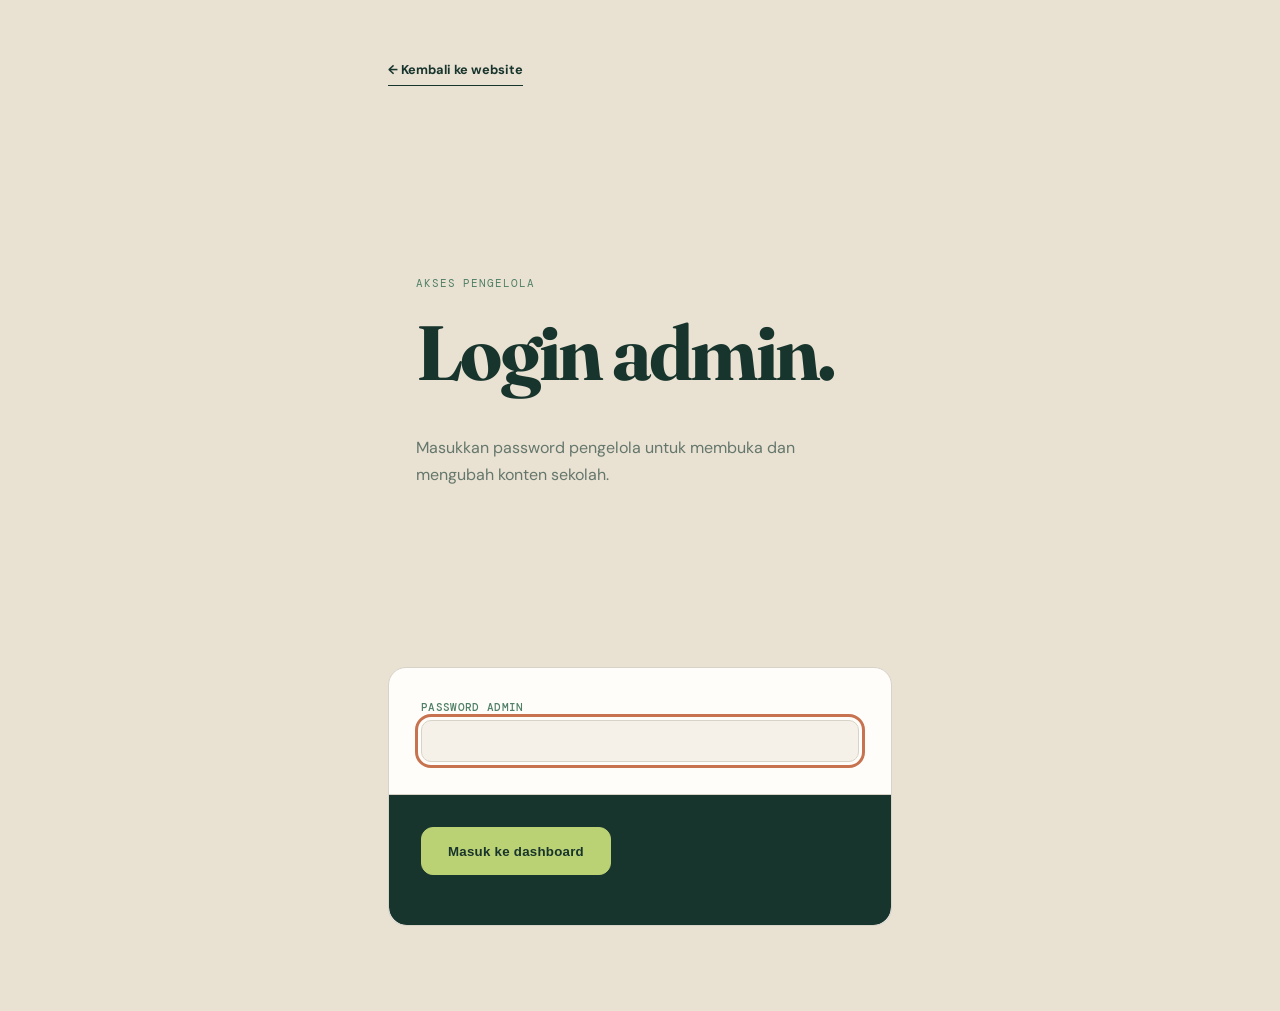
==== admin-login.html @ c3aa2acf "sdn3ngrayun commit" ====
<!DOCTYPE html>
<html lang="id">
<head>
  <meta charset="UTF-8">
  <meta name="viewport" content="width=device-width, initial-scale=1.0">
  <title>Login Admin — SDN 3 Ngrayun</title>
  <link rel="stylesheet" href="/css/style.css">
</head>
<body class="admin-page">
  <main class="admin-shell admin-login-shell">
    <a class="admin-back" href="/">← Kembali ke website</a>
    <section class="admin-heading"><span class="eyebrow">Akses pengelola</span><h1>Login admin.</h1><p>Masukkan password pengelola untuk membuka dan mengubah konten sekolah.</p></section>
    <form id="adminLoginForm" class="admin-form admin-login-form">
      <div class="admin-section"><label class="password-field">Password admin<input type="password" id="adminPassword" autocomplete="current-password" required autofocus></label></div>
      <div class="admin-save"><button type="submit" class="btn btn-primary">Masuk ke dashboard</button><p id="adminLoginMessage" role="status" aria-live="polite"></p></div>
    </form>
  </main>
  <script src="/js/admin-login.js"></script>
</body>
</html>
---- css/style.css ----
@import url('https://fonts.googleapis.com/css2?family=DM+Mono:wght@400;500&family=DM+Sans:opsz,wght@9..40,400;9..40,500;9..40,600;9..40,700&family=Fraunces:opsz,wght@9..144,500;9..144,600;9..144,700&display=swap');

:root { --ink:#18352d; --forest:#245143; --leaf:#4f8066; --lime:#bad174; --paper:#f5f1e8; --paper-deep:#e9e1d2; --white:#fffdfa; --clay:#c7734f; --muted:#65776c; --line:#d7d3c9; --radius:3px; --max:1170px; --shadow:0 18px 45px -28px rgba(24,53,45,.42); }
* { box-sizing:border-box; } html { scroll-behavior:smooth; } body { margin:0; background:var(--paper); color:var(--ink); font-family:'DM Sans',sans-serif; font-size:16px; line-height:1.65; } a { color:inherit; text-decoration:none; } ul { list-style:none; margin:0; padding:0; } p { margin:0 0 1rem; } h1,h2,h3,h4 { font-family:'Fraunces',Georgia,serif; line-height:1.05; letter-spacing:-.035em; margin:0 0 .55em; color:var(--ink); } h1 { font-size:clamp(2.9rem,6.1vw,5.4rem); } h2 { font-size:clamp(2.15rem,4vw,3.55rem); } h3 { font-size:1.4rem; } h4 { font-size:1.2rem; } code { font-family:'DM Mono',monospace; font-size:.85em; } .wrap { width:min(var(--max),100%); margin:auto; } section { padding:118px 28px; position:relative; } .skip-link { position:fixed; top:-100px; left:16px; z-index:1000; background:var(--lime); color:var(--ink); padding:10px 14px; } .skip-link:focus { top:0; } :focus-visible { outline:3px solid var(--clay); outline-offset:3px; }

/* Header */
header { position:fixed; z-index:100; top:0; left:0; right:0; padding:22px 28px; transition:.3s ease; color:var(--white); }
header.scrolled { padding:10px 28px; color:var(--ink); background:rgba(255,253,250,.94); box-shadow:0 4px 20px rgba(24,53,45,.08); backdrop-filter:blur(12px); }
.nav-wrap { max-width:var(--max); margin:auto; display:flex; align-items:center; justify-content:space-between; gap:24px; }.brand { display:flex; align-items:center; gap:11px; }.logo { width:43px; height:43px; border:1px solid currentColor; display:grid; place-items:center; border-radius:50%; font-family:'Fraunces',serif; font-weight:700; letter-spacing:-.08em; font-size:1.05rem; }.brand-text { line-height:1.05; }.brand-text strong { display:block; font-family:'Fraunces',serif; font-size:1rem; }.brand-text span { display:block; margin-top:4px; opacity:.72; font-size:.64rem; text-transform:uppercase; letter-spacing:.09em; } nav.main-nav ul { display:flex; gap:3px; } nav.main-nav a { display:block; padding:7px 10px; font-size:.79rem; font-weight:600; border-bottom:1px solid transparent; } nav.main-nav a:hover,nav.main-nav a.active { border-color:currentColor; }.burger { display:none; width:42px; height:42px; padding:9px; border:1px solid currentColor; background:transparent; color:inherit; cursor:pointer; }.burger span { height:2px; background:currentColor; display:block; margin:4px 0; transition:.2s; }.burger.open span:nth-child(1) { transform:translateY(6px) rotate(45deg); }.burger.open span:nth-child(2) { opacity:0; }.burger.open span:nth-child(3) { transform:translateY(-6px) rotate(-45deg); }

/* Shared language */
.eyebrow { display:flex; align-items:center; font-family:'DM Mono',monospace; font-size:.7rem; letter-spacing:.08em; text-transform:uppercase; color:var(--leaf); margin-bottom:20px; }.section-head { max-width:725px; margin-bottom:55px; }.section-head p { max-width:620px; color:var(--muted); font-size:1.04rem; }.btn { display:inline-flex; justify-content:center; align-items:center; border:1px solid currentColor; padding:13px 21px; min-height:48px; font-size:.83rem; font-weight:700; letter-spacing:.02em; transition:.2s ease; }.btn-primary { background:var(--lime); border-color:var(--lime); color:var(--ink); }.btn-primary:hover { background:var(--white); border-color:var(--white); transform:translateY(-2px); }.btn-outline { color:var(--white); }.btn-outline:hover { background:var(--white); color:var(--ink); }

/* Hero */
.hero { min-height:720px; display:flex; align-items:center; overflow:hidden; padding:148px 28px 94px; color:var(--white); background:var(--forest); isolation:isolate; }.hero:before { content:''; position:absolute; inset:0; z-index:-1; opacity:.38; background-image:linear-gradient(rgba(255,255,255,.12) 1px,transparent 1px),linear-gradient(90deg,rgba(255,255,255,.12) 1px,transparent 1px); background-size:64px 64px; mask-image:linear-gradient(90deg,black,transparent 75%); }.hero:after { content:''; position:absolute; width:66vw; height:66vw; max-width:900px; max-height:900px; right:-25vw; top:-38vw; z-index:-1; border:1px solid rgba(255,255,255,.18); border-radius:50%; box-shadow:0 0 0 80px rgba(255,255,255,.025),0 0 0 160px rgba(255,255,255,.025); }.hero-inner { width:min(var(--max),100%); margin:auto; display:grid; grid-template-columns:1.14fr .86fr; align-items:center; gap:75px; }.hero .eyebrow { color:var(--lime); }.hero-kicker { font-family:'DM Mono',monospace; font-size:.76rem; text-transform:uppercase; letter-spacing:.05em; color:#d6e2c5; margin-bottom:18px; }.hero h1 { max-width:710px; color:var(--white); }.hero h1 em { color:var(--lime); font-style:normal; }.hero .lead { max-width:600px; color:#deeadf; font-size:1.03rem; }.hero-cta { display:flex; flex-wrap:wrap; gap:11px; margin-top:30px; }
.hero-scene { min-height:432px; position:relative; overflow:hidden; background:#d8d8a9; border-radius:120px 120px 0 0; align-self:end; box-shadow:18px 18px 0 rgba(0,0,0,.12); }.hero-scene:before { content:''; position:absolute; inset:0; background:linear-gradient(180deg,#dbd89f 0%,#f4edcc 60%,transparent 60%),repeating-linear-gradient(90deg,transparent 0 24px,rgba(36,81,67,.08) 25px 26px); }.sun { position:absolute; z-index:2; right:28px; top:26px; height:74px; width:74px; border-radius:50%; background:#f8c576; color:var(--forest); display:grid; align-content:center; text-align:center; line-height:1.05; font-family:'DM Mono',monospace; font-size:.72rem; font-weight:500; }.hill { position:absolute; border-radius:50% 50% 0 0; bottom:0; }.hill-back { left:-20%; width:125%; height:42%; background:#75a178; transform:rotate(-3deg); }.hill-front { right:-22%; width:125%; height:31%; background:#2c604d; transform:rotate(4deg); }.hero-card { position:absolute; z-index:3; left:28px; bottom:31px; width:min(320px,calc(100% - 56px)); padding:23px; color:var(--ink); background:var(--white); box-shadow:var(--shadow); }.card-label { display:block; font-family:'DM Mono',monospace; text-transform:uppercase; font-size:.66rem; letter-spacing:.06em; color:var(--clay); margin-bottom:8px; }.hero-card h3 { font-size:1.55rem; }.hero-card p { font-size:.83rem; line-height:1.55; margin-bottom:15px; color:var(--muted); }.quick-facts { padding-top:11px; border-top:1px solid var(--line); display:flex; justify-content:space-between; gap:6px; font-family:'DM Mono',monospace; font-size:.62rem; color:var(--leaf); }.scene-note { position:absolute; z-index:2; right:22px; bottom:15px; color:#e4edc9; font-family:'DM Mono',monospace; font-size:.63rem; letter-spacing:.04em; }.ridge { display:none; }

/* Profile */
.profil { background:var(--paper); }.profil-grid { display:grid; grid-template-columns:1fr 1.04fr; gap:78px; align-items:start; }.profil-text { border-top:2px solid var(--ink); padding-top:21px; }.profil-text p { color:var(--muted); font-size:1.03rem; }.kepsek { margin-top:29px; display:flex; align-items:center; gap:14px; }.kepsek .avatar { width:48px; height:48px; border-radius:50%; display:grid; place-items:center; font-family:'Fraunces',serif; background:var(--ink); color:var(--lime); }.kepsek b { display:block; font-size:.93rem; }.kepsek span { font-size:.8rem; color:var(--muted); }.info-cards { border-top:1px solid var(--ink); display:grid; grid-template-columns:repeat(3,1fr); }.info-card { min-height:136px; padding:20px 16px; border-right:1px solid var(--line); border-bottom:1px solid var(--line); }.info-card:nth-child(3n) { border-right:0; }.info-card:hover { background:var(--white); }.ic-label { font-family:'DM Mono',monospace; font-size:.65rem; text-transform:uppercase; letter-spacing:.04em; color:var(--leaf); }.ic-value { margin-top:13px; font-family:'Fraunces',serif; color:var(--ink); font-size:1.45rem; line-height:1; }.ic-sub { margin-top:8px; font-size:.7rem; color:var(--muted); line-height:1.4; }

/* Visi */
.visimisi { overflow:hidden; color:var(--white); background:var(--ink); }.visimisi:after { content:'03'; position:absolute; right:-.06em; bottom:-.32em; color:rgba(255,255,255,.04); font-family:'Fraunces',serif; font-size:30rem; line-height:1; }.visimisi .wrap { position:relative; z-index:1; }.visimisi h2 { color:var(--white); }.visimisi .eyebrow { color:var(--lime); }.vm-grid { display:grid; grid-template-columns:.84fr 1.16fr; gap:80px; }.visi-box { border-left:2px solid var(--lime); padding:3px 0 3px 26px; }.visi-box h3 { color:var(--lime); font-family:'DM Mono',monospace; font-size:.7rem; text-transform:uppercase; letter-spacing:.08em; }.visi-box p { color:#f4f1e8; font-family:'Fraunces',serif; font-size:1.55rem; line-height:1.3; }.visi-box small { font-family:'DM Sans',sans-serif!important; color:#aabdb3!important; }.misi-list { border-top:1px solid rgba(255,255,255,.25); }.misi-list li { display:grid; grid-template-columns:58px 1fr; gap:18px; padding:17px 0; border-bottom:1px solid rgba(255,255,255,.16); }.misi-num { color:var(--lime); font-family:'DM Mono',monospace; font-size:.75rem; }.misi-list p { margin:0; color:#e3e8df; font-size:.95rem; }

/* Activities and achievement */
.ekskul { background:var(--paper-deep); }.ekskul-grid { display:grid; grid-template-columns:repeat(3,1fr); border-top:1px solid var(--ink); border-left:1px solid var(--ink); }.ekskul-card { min-height:238px; padding:28px; border-right:1px solid var(--ink); border-bottom:1px solid var(--ink); transition:.25s ease; }.ekskul-card:hover { background:var(--ink); transform:translateY(-5px); }.ekskul-card:hover h4,.ekskul-card:hover p { color:var(--white); }.ekskul-ic { width:36px; height:36px; margin-bottom:31px; display:grid; place-items:center; background:var(--lime); color:var(--ink); border-radius:50%; font-size:.95rem; }.ekskul-card:nth-child(2n) .ekskul-ic { background:var(--clay); color:var(--white); }.ekskul-card h4 { font-size:1.25rem; }.ekskul-card p { margin:0; color:var(--muted); font-size:.86rem; line-height:1.55; }.prestasi { background:var(--white); }.prestasi-list { border-top:1px solid var(--ink); }.prestasi-item { display:grid; grid-template-columns:185px 1fr; gap:30px; padding:25px 14px 25px 0; border-bottom:1px solid var(--line); transition:.2s; }.prestasi-item:hover { padding-left:15px; background:var(--paper); }.prestasi-year { font-family:'Fraunces',serif; font-size:1.35rem; }.prestasi-item p { margin:3px 0 0; color:var(--muted); }.badge { margin-left:7px; padding:3px 7px; color:var(--forest); background:#dde9ca; font:500 .62rem 'DM Mono',monospace; vertical-align:middle; }

/* Gallery */
.galeri { background:var(--paper); }.galeri-grid { display:grid; grid-template-columns:repeat(12,1fr); grid-template-rows:190px 190px; gap:16px; }.g-item { min-height:0; position:relative; overflow:hidden; display:flex; align-items:flex-end; padding:18px; color:var(--white); background-size:cover; background-position:center; isolation:isolate; border:1px solid rgba(24,53,45,.12); box-shadow:0 8px 18px -16px rgba(24,53,45,.55); transition:.25s; }.g-item:after { content:''; position:absolute; inset:0; z-index:-1; background:linear-gradient(0deg,rgba(11,34,27,.85),transparent 68%); }.g-item:hover { transform:translateY(-5px); box-shadow:var(--shadow); }.g1 { grid-column:span 5; grid-row:span 2; background-color:#215041; }.g2 { grid-column:span 4; background-color:#bd714f; }.g3 { grid-column:span 3; background-color:#436f61; }.g4 { grid-column:span 3; background-color:#1e3b33; }.g5 { grid-column:span 4; background-color:#8fb473; }.g-item span { font-size:.8rem; font-weight:700; line-height:1.25; }

/* Contact & footer */
.kontak { background:#25483c; color:var(--white); }.kontak h2 { color:var(--white); }.kontak .eyebrow { color:var(--lime); }.kontak .section-head p { color:#d4dfd0!important; }.kontak-grid { display:grid; grid-template-columns:1fr 1fr; gap:67px; }.kontak-info { border-top:1px solid rgba(255,255,255,.35); }.kontak-info li { display:flex; gap:14px; padding:18px 0; border-bottom:1px solid rgba(255,255,255,.18); }.kontak-ic { width:32px; flex:0 0 32px; height:32px; display:grid; place-items:center; border:1px solid rgba(255,255,255,.5); border-radius:50%; font-size:.78rem; }.kontak-info b { display:block; font-size:.82rem; }.kontak-info span { display:block; color:#cfdbd0; font-size:.85rem; line-height:1.5; }.contact-form { margin-top:28px; display:grid; gap:13px; }.form-row { display:grid; grid-template-columns:1fr 1fr; gap:13px; }.contact-form input,.contact-form textarea { width:100%; padding:13px 14px; border:1px solid rgba(255,255,255,.35); border-radius:0; background:transparent; color:var(--white); font:inherit; font-size:.85rem; }.contact-form input::placeholder,.contact-form textarea::placeholder { color:#c2d0c4; }.contact-form textarea { min-height:108px; resize:vertical; }.contact-form .btn { width:100%; }.form-msg { min-height:1.3em; color:var(--lime); font-size:.8rem; }.map-frame { min-height:100%; overflow:hidden; border:1px solid rgba(255,255,255,.36); filter:saturate(.65) contrast(.95); }.map-frame iframe { display:block; width:100%; min-height:405px; height:100%; border:0; } footer { padding:29px 28px; color:#d2dad1; background:#152f27; font-size:.75rem; }.footer-wrap { max-width:var(--max); margin:auto; display:flex; justify-content:space-between; gap:15px; }.to-top { position:fixed; z-index:80; right:22px; bottom:22px; width:44px; height:44px; border:0; border-radius:50%; color:var(--ink); background:var(--lime); font-size:1.2rem; cursor:pointer; opacity:0; pointer-events:none; transform:translateY(12px); transition:.2s; }.to-top.show { opacity:1; pointer-events:auto; transform:none; }.to-top:hover { transform:translateY(-3px); }

.reveal { opacity:0; transform:translateY(20px); transition:opacity .7s ease,transform .7s ease; }.reveal.in { opacity:1; transform:none; } @media (prefers-reduced-motion:reduce) { html { scroll-behavior:auto; }.reveal { opacity:1; transform:none; transition:none; } }

@media (max-width:920px) { nav.main-nav { position:fixed; top:0; right:0; width:min(78vw,330px); height:100vh; padding:90px 22px; background:var(--white); color:var(--ink); transform:translateX(110%); transition:.25s; box-shadow:-8px 0 25px rgba(0,0,0,.12); } nav.main-nav.open { transform:none; } nav.main-nav ul { flex-direction:column; } nav.main-nav a { padding:12px 0; font-size:.95rem; }.burger { display:block; }.hero { padding-top:125px; }.hero-inner,.profil-grid,.vm-grid,.kontak-grid { grid-template-columns:1fr; }.hero-inner { gap:46px; }.hero-scene { width:min(490px,100%); justify-self:end; }.profil-grid,.vm-grid { gap:48px; }.ekskul-grid { grid-template-columns:repeat(2,1fr); }.galeri-grid { grid-template-columns:repeat(2,1fr); grid-template-rows:190px 160px 160px; }.g1 { grid-column:span 2; grid-row:auto; }.g2,.g3,.g4,.g5 { grid-column:auto; } .map-frame { min-height:350px; } }
@media (max-width:580px) { section { padding:82px 20px; } header,header.scrolled { padding-left:20px; padding-right:20px; }.brand-text span { display:none; } .hero { min-height:auto; padding:116px 20px 72px; }.hero h1 { font-size:clamp(2.65rem,13vw,3.4rem); }.hero-scene { min-height:355px; }.hero-card { left:18px; bottom:20px; width:calc(100% - 36px); }.hero-cta { display:grid; }.hero-cta .btn { width:100%; }.section-head { margin-bottom:39px; }.info-cards { grid-template-columns:1fr 1fr; }.info-card:nth-child(3n) { border-right:1px solid var(--line); }.info-card:nth-child(2n) { border-right:0; }.ekskul-grid { grid-template-columns:1fr; }.ekskul-card { min-height:190px; }.ekskul-ic { margin-bottom:20px; }.prestasi-item { grid-template-columns:1fr; gap:4px; }.galeri-grid { grid-template-columns:1fr; grid-template-rows:none; grid-auto-rows:170px; gap:12px; }.g1,.g2,.g3,.g4,.g5 { grid-column:auto; grid-row:auto; }.form-row { grid-template-columns:1fr; }.footer-wrap { display:grid; text-align:center; }.quick-facts { font-size:.57rem; } }

/* Detail pages */
.section-link { display:inline-flex; align-items:center; gap:20px; margin-top:30px; padding-bottom:6px; border-bottom:1px solid var(--ink); font-size:.8rem; font-weight:700; }.section-link span { font-size:1.2rem; transition:transform .2s; }.section-link:hover span { transform:translateX(5px); }
.inner-page { background:var(--paper); }.inner-page header { color:var(--ink); background:rgba(255,253,250,.94); box-shadow:0 4px 20px rgba(24,53,45,.08); }.page-hero { padding:184px 28px 88px; background:var(--paper-deep); overflow:hidden; }.page-hero .wrap { position:relative; }.page-hero:after { content:'S3'; position:absolute; right:5vw; top:80px; color:rgba(36,81,67,.08); font:700 clamp(12rem,28vw,25rem) 'Fraunces',serif; letter-spacing:-.12em; }.page-hero h1 { position:relative; max-width:820px; font-size:clamp(3.1rem,6.4vw,5.8rem); }.page-hero p:not(.page-number) { max-width:610px; position:relative; color:var(--muted); font-size:1.05rem; }.page-number { position:relative; margin:0 0 13px; color:var(--clay); font:500 .7rem 'DM Mono',monospace; letter-spacing:.09em; }.page-content { padding-top:75px; }.detail-grid { display:grid; grid-template-columns:repeat(3,1fr); border-top:1px solid var(--ink); border-left:1px solid var(--ink); }.detail-card { position:relative; min-height:370px; padding:29px; background:var(--white); border-right:1px solid var(--ink); border-bottom:1px solid var(--ink); transition:.25s; }.detail-card:hover { z-index:1; background:var(--lime); transform:translate(-5px,-5px); box-shadow:8px 8px 0 var(--ink); }.detail-index { position:absolute; top:24px; right:26px; color:var(--leaf); font:.7rem 'DM Mono',monospace; }.detail-icon { width:43px; height:43px; display:grid; place-items:center; margin-bottom:45px; border:1px solid var(--ink); border-radius:50%; font-size:1.05rem; }.detail-card h2 { font-size:1.7rem; }.detail-card p { color:var(--muted); font-size:.87rem; line-height:1.58; }.detail-card dl { margin:31px 0 0; padding-top:13px; border-top:1px solid var(--line); }.detail-card dl div { display:flex; justify-content:space-between; gap:12px; font-size:.67rem; }.detail-card dt { color:var(--leaf); font-family:'DM Mono',monospace; }.detail-card dd { margin:0; text-align:right; color:var(--ink); }.page-note { max-width:620px; margin:35px 0 0; color:var(--muted); font-size:.8rem; }
.album-hero { background:#d5ddbc; }.album-intro { display:flex; justify-content:space-between; gap:30px; align-items:flex-end; margin-bottom:30px; }.album-intro p { max-width:550px; margin:0; color:var(--muted); }.album-intro span { color:var(--leaf); font:.7rem 'DM Mono',monospace; text-transform:uppercase; }.album-grid { display:grid; grid-template-columns:repeat(12,1fr); grid-auto-rows:190px; gap:12px; }.album-card { position:relative; overflow:hidden; display:flex; align-items:flex-end; padding:20px; color:var(--white); isolation:isolate; transition:.25s; }.album-card:after { content:''; position:absolute; inset:0; z-index:-1; background:linear-gradient(0deg,rgba(10,36,28,.78),transparent 65%); }.album-card:hover { transform:translateY(-5px); box-shadow:var(--shadow); }.album-card span { display:block; margin-bottom:26px; color:var(--lime); font:.7rem 'DM Mono',monospace; }.album-card h2 { margin:0 0 4px; color:var(--white); font-size:1.5rem; }.album-card p { margin:0; font-size:.76rem; }.album-a { grid-column:span 7; grid-row:span 2; background:linear-gradient(145deg,#254f43,#80a871); }.album-b { grid-column:span 5; background:linear-gradient(145deg,#c2714e,#e3b169); }.album-c { grid-column:span 3; background:linear-gradient(145deg,#477766,#b2cd88); }.album-d { grid-column:span 4; background:linear-gradient(145deg,#27433a,#59866a); }.album-e { grid-column:span 5; background:linear-gradient(145deg,#9fbf78,#2c5b47); }.album-f { grid-column:span 4; background:linear-gradient(145deg,#8b6b4c,#c79d64); }
.achievement-hero { background:#e6d8c4; }.achievement-lead { display:grid; grid-template-columns:190px 1fr; gap:30px; padding:0 0 31px; border-bottom:1px solid var(--ink); }.achievement-lead span { color:var(--clay); font:.72rem 'DM Mono',monospace; text-transform:uppercase; }.achievement-lead p { max-width:590px; margin:0; color:var(--muted); }.achievement-grid { display:grid; grid-template-columns:repeat(2,1fr); gap:12px; margin-top:12px; }.achievement-card { min-height:245px; padding:25px; background:var(--white); border:1px solid var(--line); }.achievement-card.feature { grid-row:span 2; min-height:502px; color:var(--white); background:var(--ink); }.achievement-card.feature h2 { margin-top:74px; color:var(--white); font-size:clamp(2rem,3.4vw,3.1rem); }.achievement-card.feature p { color:#d6e1d7; }.achievement-meta { display:flex; justify-content:space-between; color:var(--clay); font:500 .69rem 'DM Mono',monospace; }.achievement-card h2 { margin-top:43px; font-size:1.6rem; }.achievement-card p { color:var(--muted); font-size:.86rem; }.achievement-card strong { display:inline-block; margin-top:14px; color:var(--leaf); font:.68rem 'DM Mono',monospace; text-transform:uppercase; }.archive-callout { margin-top:12px; padding:28px; display:grid; grid-template-columns:190px 1fr; gap:30px; background:var(--lime); }.archive-callout span { font:500 .76rem 'DM Mono',monospace; text-transform:uppercase; }.archive-callout p { margin:0; max-width:610px; font-size:.88rem; }
@media (max-width:800px) { .detail-grid { grid-template-columns:repeat(2,1fr); }.album-grid { grid-template-columns:repeat(2,1fr); grid-auto-rows:180px; }.album-a { grid-column:span 2; grid-row:auto; }.album-b,.album-c,.album-d,.album-e,.album-f { grid-column:auto; }.achievement-lead,.archive-callout { grid-template-columns:1fr; gap:10px; }.achievement-grid { grid-template-columns:1fr; }.achievement-card.feature { grid-row:auto; min-height:350px; }.achievement-card.feature h2 { margin-top:50px; } }
@media (max-width:580px) { .page-hero { padding:145px 20px 68px; }.page-content { padding-top:50px; }.page-hero:after { top:102px; right:13vw; }.detail-grid { grid-template-columns:1fr; }.detail-card { min-height:315px; }.album-intro { display:block; }.album-intro span { display:block; margin-top:16px; }.album-grid { grid-template-columns:1fr; grid-auto-rows:190px; }.album-a,.album-b,.album-c,.album-d,.album-e,.album-f { grid-column:auto; }.achievement-card { min-height:230px; }.archive-callout { padding:23px; } }

/* Admin dashboard */
.admin-page { min-height:100vh; background:var(--paper-deep); }.admin-shell { width:min(980px,100%); margin:auto; padding:56px 28px 85px; }.admin-back { display:inline-block; padding-bottom:5px; border-bottom:1px solid var(--ink); font-size:.8rem; font-weight:700; }.admin-heading { margin:70px 0 45px; max-width:710px; }.admin-heading h1 { font-size:clamp(2.8rem,6vw,5rem); }.admin-heading p { color:var(--muted); }.admin-form { background:var(--white); border:1px solid var(--line); }.admin-section { padding:32px; border-bottom:1px solid var(--line); }.admin-section h2 { font-size:1.35rem; }.admin-fields { display:grid; grid-template-columns:1fr 1fr; gap:16px; }.admin-fields label,.password-field { display:grid; gap:6px; color:var(--leaf); font:500 .68rem 'DM Mono',monospace; text-transform:uppercase; letter-spacing:.03em; }.admin-fields label.full { grid-column:span 2; }.admin-fields input,.admin-fields textarea,.password-field input { width:100%; padding:11px 12px; border:1px solid var(--line); border-radius:0; background:var(--paper); color:var(--ink); font:400 .9rem 'DM Sans',sans-serif; letter-spacing:normal; text-transform:none; }.admin-fields textarea { resize:vertical; }.admin-save { display:grid; grid-template-columns:1fr auto; align-items:end; gap:18px; padding:32px; background:var(--ink); }.admin-save .btn { min-width:190px; }.admin-save p { grid-column:span 2; margin:0; color:var(--lime); font-size:.8rem; }.admin-save p.error { color:#ffc5ab; } @media (max-width:580px) { .admin-shell { padding:34px 18px 60px; }.admin-heading { margin:48px 0 32px; }.admin-section,.admin-save { padding:23px; }.admin-fields,.admin-save { grid-template-columns:1fr; }.admin-fields label.full,.admin-save p { grid-column:auto; }.admin-save .btn { width:100%; } }
.admin-section-head,.achievement-editor-top { display:flex; align-items:flex-start; justify-content:space-between; gap:18px; }.admin-section-head p { margin:0; color:var(--muted); font-size:.82rem; }.admin-add,.admin-remove { border:1px solid var(--ink); background:transparent; color:var(--ink); padding:8px 11px; cursor:pointer; font:600 .69rem 'DM Mono',monospace; white-space:nowrap; }.admin-add:hover { background:var(--lime); }.admin-remove { border-color:var(--clay); color:var(--clay); }.achievement-fields { display:grid; gap:16px; margin-top:24px; }.achievement-editor { margin:0; padding:20px; border:1px solid var(--line); }.achievement-editor legend { display:none; }.achievement-editor-top { align-items:center; margin-bottom:16px; }.achievement-editor-top:before { content:'Data prestasi'; font:600 .7rem 'DM Mono',monospace; text-transform:uppercase; color:var(--leaf); } @media (max-width:580px) { .admin-section-head { display:grid; }.admin-add { width:100%; }.achievement-editor { padding:16px; } }
.admin-toolbar { display:flex; align-items:center; justify-content:space-between; gap:16px; }.admin-login-shell { max-width:560px; }.admin-login-form .password-field { max-width:none; }.admin-save { display:flex; justify-content:space-between; flex-wrap:wrap; }.admin-save p { flex-basis:100%; } @media (max-width:580px) { .admin-toolbar { align-items:flex-start; }.admin-save .btn { min-width:0; } }

/* Interactive detail card */
[data-detail-card] { cursor:pointer; -webkit-tap-highlight-color:transparent; }.g-item[data-detail-card]:focus-visible,.album-card[data-detail-card]:focus-visible { outline:3px solid var(--lime); outline-offset:3px; }.detail-modal { width:min(610px,calc(100% - 32px)); padding:0; overflow:hidden; border:0; background:var(--white); color:var(--ink); box-shadow:0 30px 80px rgba(12,32,25,.35); }.detail-modal::backdrop { background:rgba(13,34,27,.72); backdrop-filter:blur(3px); }.detail-modal-visual { min-height:210px; background:var(--forest); background-size:cover; background-position:center; }.detail-modal-copy { position:relative; padding:29px 31px 26px; }.detail-modal-label,.detail-modal-hint { display:block; color:var(--leaf); font:500 .66rem 'DM Mono',monospace; letter-spacing:.05em; text-transform:uppercase; }.detail-modal h2 { max-width:450px; margin:12px 45px 12px 0; font-size:clamp(1.9rem,5vw,2.8rem); }.detail-modal p { margin:0; color:var(--muted); font-size:.94rem; line-height:1.65; }.detail-modal-hint { margin-top:23px; color:var(--clay); font-size:.6rem; }.detail-modal-close { position:absolute; top:20px; right:20px; width:38px; height:38px; border:1px solid var(--ink); border-radius:50%; background:var(--white); color:var(--ink); cursor:pointer; font-size:1.5rem; line-height:1; }.detail-modal-close:hover { background:var(--lime); }
@media (max-width:580px) { .g-item,.album-card { min-height:150px; }.detail-modal { position:fixed; inset:auto 0 0; width:100%; max-width:none; max-height:88vh; margin:0; border-radius:20px 20px 0 0; }.detail-modal-visual { min-height:170px; }.detail-modal-copy { padding:25px 22px 28px; }.detail-modal h2 { font-size:2rem; }.detail-modal-hint { display:none; }.detail-modal-close { top:16px; right:18px; } }

/* Softer corners: keep grouped data tidy while making touch targets friendlier. */
.btn { border-radius:12px; }.hero-card,.kepsek,form.contact-form,.map-frame { border-radius:18px; overflow:hidden; }.info-cards,.ekskul-grid,.detail-grid { border-radius:18px; overflow:hidden; }.info-card,.ekskul-card,.detail-card { border-radius:0; }.prestasi-list { overflow:hidden; border-radius:16px; }.prestasi-item:first-child { border-radius:16px 16px 0 0; }.prestasi-item:last-child { border-radius:0 0 16px 16px; }.g-item,.album-card { border-radius:18px; }.achievement-card { border-radius:16px; }.archive-callout { border-radius:18px; }.admin-form { border-radius:18px; overflow:hidden; }.admin-section:first-child { border-radius:18px 18px 0 0; }.admin-save { border-radius:0 0 18px 18px; }.achievement-editor { border-radius:12px; }.admin-fields input,.admin-fields textarea,.password-field input { border-radius:10px; }.admin-add,.admin-remove { border-radius:9px; }
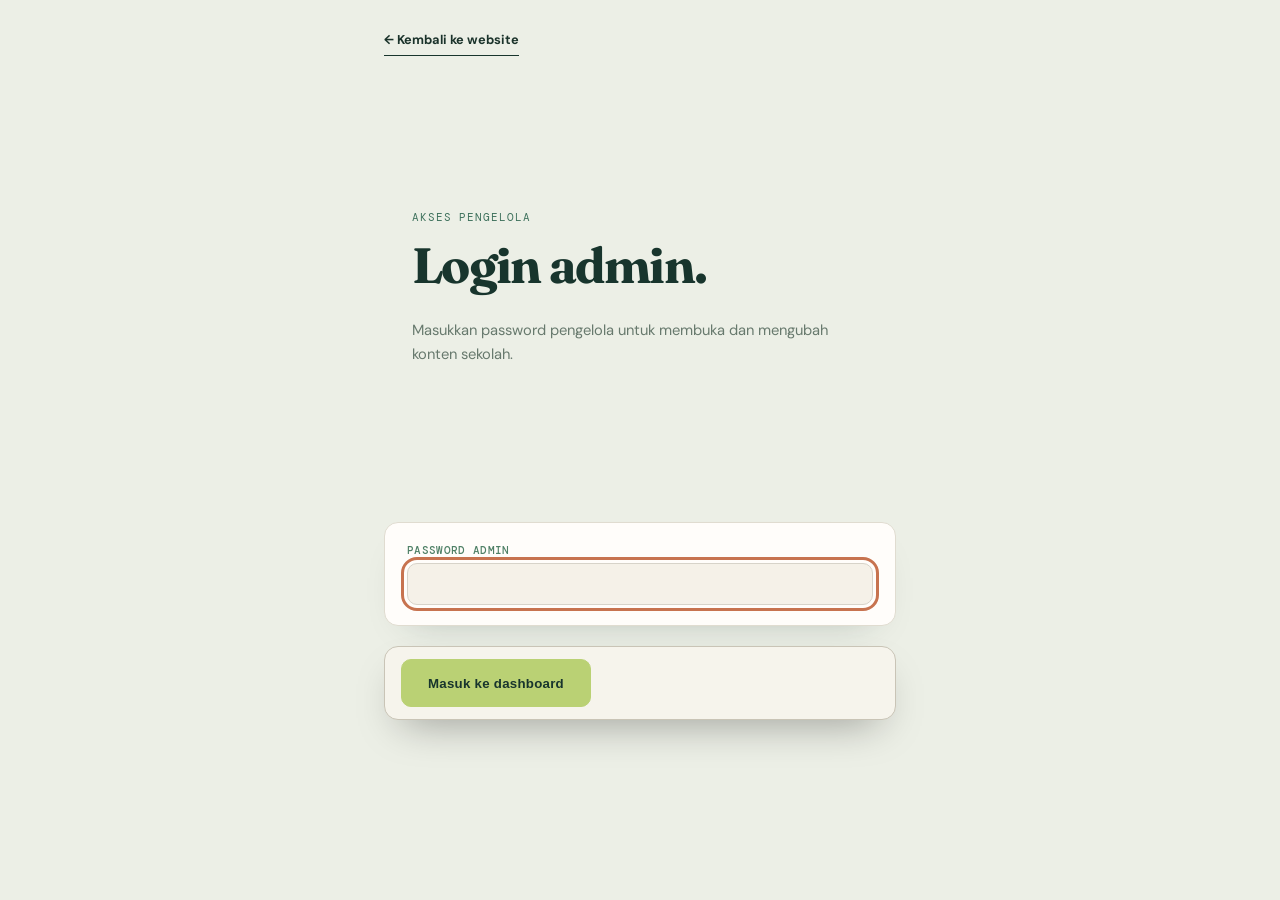
==== commit da26cec1: "prod" ====
--- a/admin-login.html
+++ b/admin-login.html
@@ -4,9 +4,17 @@
   <meta charset="UTF-8">
   <meta name="viewport" content="width=device-width, initial-scale=1.0">
   <title>Login Admin — SDN 3 Ngrayun</title>
+  <link rel="icon" type="image/svg+xml" href="/favicon.svg">
   <link rel="stylesheet" href="/css/style.css">
 </head>
 <body class="admin-page">
+  <script>
+    (function () {
+      var dark = false;
+      try { dark = localStorage.getItem('sdnAdminTheme') === 'dark'; } catch (e) {}
+      document.body.setAttribute('data-theme', dark ? 'dark' : 'light');
+    })();
+  </script>
   <main class="admin-shell admin-login-shell">
     <a class="admin-back" href="/">← Kembali ke website</a>
     <section class="admin-heading"><span class="eyebrow">Akses pengelola</span><h1>Login admin.</h1><p>Masukkan password pengelola untuk membuka dan mengubah konten sekolah.</p></section>
--- a/css/style.css
+++ b/css/style.css
@@ -14,43 +14,326 @@
 /* Hero */
 .hero { min-height:720px; display:flex; align-items:center; overflow:hidden; padding:148px 28px 94px; color:var(--white); background:var(--forest); isolation:isolate; }.hero:before { content:''; position:absolute; inset:0; z-index:-1; opacity:.38; background-image:linear-gradient(rgba(255,255,255,.12) 1px,transparent 1px),linear-gradient(90deg,rgba(255,255,255,.12) 1px,transparent 1px); background-size:64px 64px; mask-image:linear-gradient(90deg,black,transparent 75%); }.hero:after { content:''; position:absolute; width:66vw; height:66vw; max-width:900px; max-height:900px; right:-25vw; top:-38vw; z-index:-1; border:1px solid rgba(255,255,255,.18); border-radius:50%; box-shadow:0 0 0 80px rgba(255,255,255,.025),0 0 0 160px rgba(255,255,255,.025); }.hero-inner { width:min(var(--max),100%); margin:auto; display:grid; grid-template-columns:1.14fr .86fr; align-items:center; gap:75px; }.hero .eyebrow { color:var(--lime); }.hero-kicker { font-family:'DM Mono',monospace; font-size:.76rem; text-transform:uppercase; letter-spacing:.05em; color:#d6e2c5; margin-bottom:18px; }.hero h1 { max-width:710px; color:var(--white); }.hero h1 em { color:var(--lime); font-style:normal; }.hero .lead { max-width:600px; color:#deeadf; font-size:1.03rem; }.hero-cta { display:flex; flex-wrap:wrap; gap:11px; margin-top:30px; }
 .hero-scene { min-height:432px; position:relative; overflow:hidden; background:#d8d8a9; border-radius:120px 120px 0 0; align-self:end; box-shadow:18px 18px 0 rgba(0,0,0,.12); }.hero-scene:before { content:''; position:absolute; inset:0; background:linear-gradient(180deg,#dbd89f 0%,#f4edcc 60%,transparent 60%),repeating-linear-gradient(90deg,transparent 0 24px,rgba(36,81,67,.08) 25px 26px); }.sun { position:absolute; z-index:2; right:28px; top:26px; height:74px; width:74px; border-radius:50%; background:#f8c576; color:var(--forest); display:grid; align-content:center; text-align:center; line-height:1.05; font-family:'DM Mono',monospace; font-size:.72rem; font-weight:500; }.hill { position:absolute; border-radius:50% 50% 0 0; bottom:0; }.hill-back { left:-20%; width:125%; height:42%; background:#75a178; transform:rotate(-3deg); }.hill-front { right:-22%; width:125%; height:31%; background:#2c604d; transform:rotate(4deg); }.hero-card { position:absolute; z-index:3; left:28px; bottom:31px; width:min(320px,calc(100% - 56px)); padding:23px; color:var(--ink); background:var(--white); box-shadow:var(--shadow); }.card-label { display:block; font-family:'DM Mono',monospace; text-transform:uppercase; font-size:.66rem; letter-spacing:.06em; color:var(--clay); margin-bottom:8px; }.hero-card h3 { font-size:1.55rem; }.hero-card p { font-size:.83rem; line-height:1.55; margin-bottom:15px; color:var(--muted); }.quick-facts { padding-top:11px; border-top:1px solid var(--line); display:flex; justify-content:space-between; gap:6px; font-family:'DM Mono',monospace; font-size:.62rem; color:var(--leaf); }.scene-note { position:absolute; z-index:2; right:22px; bottom:15px; color:#e4edc9; font-family:'DM Mono',monospace; font-size:.63rem; letter-spacing:.04em; }.ridge { display:none; }
+.hero-scene.has-image:before { opacity:.36; }
 
 /* Profile */
-.profil { background:var(--paper); }.profil-grid { display:grid; grid-template-columns:1fr 1.04fr; gap:78px; align-items:start; }.profil-text { border-top:2px solid var(--ink); padding-top:21px; }.profil-text p { color:var(--muted); font-size:1.03rem; }.kepsek { margin-top:29px; display:flex; align-items:center; gap:14px; }.kepsek .avatar { width:48px; height:48px; border-radius:50%; display:grid; place-items:center; font-family:'Fraunces',serif; background:var(--ink); color:var(--lime); }.kepsek b { display:block; font-size:.93rem; }.kepsek span { font-size:.8rem; color:var(--muted); }.info-cards { border-top:1px solid var(--ink); display:grid; grid-template-columns:repeat(3,1fr); }.info-card { min-height:136px; padding:20px 16px; border-right:1px solid var(--line); border-bottom:1px solid var(--line); }.info-card:nth-child(3n) { border-right:0; }.info-card:hover { background:var(--white); }.ic-label { font-family:'DM Mono',monospace; font-size:.65rem; text-transform:uppercase; letter-spacing:.04em; color:var(--leaf); }.ic-value { margin-top:13px; font-family:'Fraunces',serif; color:var(--ink); font-size:1.45rem; line-height:1; }.ic-sub { margin-top:8px; font-size:.7rem; color:var(--muted); line-height:1.4; }
+.profil { background:var(--paper); }.kepsek { display:flex; align-items:center; gap:14px; }.kepsek .avatar { width:48px; height:48px; border-radius:50%; display:grid; place-items:center; font-family:'Fraunces',serif; background:var(--ink); color:var(--lime); flex:0 0 48px; }.kepsek b { display:block; font-size:.93rem; }.kepsek span { font-size:.8rem; color:var(--muted); }.kepsek-spotlight { display:flex; align-items:center; gap:32px; padding:28px 34px; background:var(--ink); color:var(--white); border-radius:18px; margin-bottom:24px; }.kepsek-spotlight .kepsek .avatar { background:var(--lime); color:var(--ink); }.kepsek-spotlight .kepsek b { color:var(--white); }.kepsek-spotlight .kepsek span { color:rgba(255,255,255,.6); }.kepsek-spotlight p { margin:0; color:rgba(255,255,255,.72); font-size:.95rem; border-left:1px solid rgba(255,255,255,.2); padding-left:32px; flex:1; }.info-cards { border-top:1px solid var(--ink); display:grid; grid-template-columns:repeat(3,1fr); }.info-card { min-height:136px; padding:20px 16px; border-right:1px solid var(--line); border-bottom:1px solid var(--line); }.info-card:nth-child(3n) { border-right:0; }.info-card:hover { background:var(--white); }.ic-label { font-family:'DM Mono',monospace; font-size:.65rem; text-transform:uppercase; letter-spacing:.04em; color:var(--leaf); }.ic-value { margin-top:13px; font-family:'Fraunces',serif; color:var(--ink); font-size:1.45rem; line-height:1; }.ic-sub { margin-top:8px; font-size:.7rem; color:var(--muted); line-height:1.4; }
+@media (max-width:640px) { .kepsek-spotlight { flex-direction:column; align-items:flex-start; gap:20px; }.kepsek-spotlight p { border-left:none; padding-left:0; border-top:1px solid rgba(255,255,255,.2); padding-top:20px; } }
 
 /* Visi */
 .visimisi { overflow:hidden; color:var(--white); background:var(--ink); }.visimisi:after { content:'03'; position:absolute; right:-.06em; bottom:-.32em; color:rgba(255,255,255,.04); font-family:'Fraunces',serif; font-size:30rem; line-height:1; }.visimisi .wrap { position:relative; z-index:1; }.visimisi h2 { color:var(--white); }.visimisi .eyebrow { color:var(--lime); }.vm-grid { display:grid; grid-template-columns:.84fr 1.16fr; gap:80px; }.visi-box { border-left:2px solid var(--lime); padding:3px 0 3px 26px; }.visi-box h3 { color:var(--lime); font-family:'DM Mono',monospace; font-size:.7rem; text-transform:uppercase; letter-spacing:.08em; }.visi-box p { color:#f4f1e8; font-family:'Fraunces',serif; font-size:1.55rem; line-height:1.3; }.visi-box small { font-family:'DM Sans',sans-serif!important; color:#aabdb3!important; }.misi-list { border-top:1px solid rgba(255,255,255,.25); }.misi-list li { display:grid; grid-template-columns:58px 1fr; gap:18px; padding:17px 0; border-bottom:1px solid rgba(255,255,255,.16); }.misi-num { color:var(--lime); font-family:'DM Mono',monospace; font-size:.75rem; }.misi-list p { margin:0; color:#e3e8df; font-size:.95rem; }
 
+/* Pembiasaan harian */
+.pembiasaan { background:var(--white); }.rutin-grid { display:grid; grid-template-columns:repeat(2,1fr); border-top:1px solid var(--ink); border-left:1px solid var(--ink); }.rutin-grid li { display:grid; grid-template-columns:112px 1fr; gap:18px; align-items:center; padding:20px 22px; border-right:1px solid var(--ink); border-bottom:1px solid var(--ink); transition:.2s; }.rutin-grid li:hover { background:var(--paper); }.rutin-day { font:600 .72rem 'DM Mono',monospace; text-transform:uppercase; letter-spacing:.05em; color:var(--clay); }.rutin-grid p { margin:0; color:var(--muted); font-size:.9rem; } @media (max-width:580px) { .rutin-grid { grid-template-columns:1fr; }.rutin-grid li { grid-template-columns:86px 1fr; } }
+
 /* Activities and achievement */
-.ekskul { background:var(--paper-deep); }.ekskul-grid { display:grid; grid-template-columns:repeat(3,1fr); border-top:1px solid var(--ink); border-left:1px solid var(--ink); }.ekskul-card { min-height:238px; padding:28px; border-right:1px solid var(--ink); border-bottom:1px solid var(--ink); transition:.25s ease; }.ekskul-card:hover { background:var(--ink); transform:translateY(-5px); }.ekskul-card:hover h4,.ekskul-card:hover p { color:var(--white); }.ekskul-ic { width:36px; height:36px; margin-bottom:31px; display:grid; place-items:center; background:var(--lime); color:var(--ink); border-radius:50%; font-size:.95rem; }.ekskul-card:nth-child(2n) .ekskul-ic { background:var(--clay); color:var(--white); }.ekskul-card h4 { font-size:1.25rem; }.ekskul-card p { margin:0; color:var(--muted); font-size:.86rem; line-height:1.55; }.prestasi { background:var(--white); }.prestasi-list { border-top:1px solid var(--ink); }.prestasi-item { display:grid; grid-template-columns:185px 1fr; gap:30px; padding:25px 14px 25px 0; border-bottom:1px solid var(--line); transition:.2s; }.prestasi-item:hover { padding-left:15px; background:var(--paper); }.prestasi-year { font-family:'Fraunces',serif; font-size:1.35rem; }.prestasi-item p { margin:3px 0 0; color:var(--muted); }.badge { margin-left:7px; padding:3px 7px; color:var(--forest); background:#dde9ca; font:500 .62rem 'DM Mono',monospace; vertical-align:middle; }
+.ekskul { background:var(--paper-deep); }
 
 /* Gallery */
-.galeri { background:var(--paper); }.galeri-grid { display:grid; grid-template-columns:repeat(12,1fr); grid-template-rows:190px 190px; gap:16px; }.g-item { min-height:0; position:relative; overflow:hidden; display:flex; align-items:flex-end; padding:18px; color:var(--white); background-size:cover; background-position:center; isolation:isolate; border:1px solid rgba(24,53,45,.12); box-shadow:0 8px 18px -16px rgba(24,53,45,.55); transition:.25s; }.g-item:after { content:''; position:absolute; inset:0; z-index:-1; background:linear-gradient(0deg,rgba(11,34,27,.85),transparent 68%); }.g-item:hover { transform:translateY(-5px); box-shadow:var(--shadow); }.g1 { grid-column:span 5; grid-row:span 2; background-color:#215041; }.g2 { grid-column:span 4; background-color:#bd714f; }.g3 { grid-column:span 3; background-color:#436f61; }.g4 { grid-column:span 3; background-color:#1e3b33; }.g5 { grid-column:span 4; background-color:#8fb473; }.g-item span { font-size:.8rem; font-weight:700; line-height:1.25; }
+.galeri { background:var(--paper); }.galeri-grid { display:grid; grid-template-columns:repeat(12,1fr); grid-template-rows:190px 190px 160px; gap:16px; }.g-item { min-height:0; position:relative; overflow:hidden; display:flex; align-items:flex-end; padding:18px; color:var(--white); background-size:cover; background-position:center; isolation:isolate; border:1px solid rgba(24,53,45,.12); box-shadow:0 8px 18px -16px rgba(24,53,45,.55); transition:.25s; }.g-item:after { content:''; position:absolute; inset:0; z-index:-1; background:linear-gradient(0deg,rgba(11,34,27,.85),transparent 68%); }.g-item:hover { transform:translateY(-5px); box-shadow:var(--shadow); }.g1 { grid-column:span 5; grid-row:span 2; background-color:#215041; }.g2 { grid-column:span 4; background-color:#bd714f; }.g3 { grid-column:span 3; background-color:#436f61; }.g4 { grid-column:span 3; background-color:#1e3b33; }.g5 { grid-column:span 4; background-color:#8fb473; }.g6 { grid-column:span 12; background-color:#4a3f2e; background-image:linear-gradient(135deg,#4a3f2e 0%,#7a6a4e 50%,#5c7a5e 100%); }.g-item span { font-size:.8rem; font-weight:700; line-height:1.25; }
+
+/* News and video */
+.news-section { background:var(--white); }.video-section { background:var(--paper-deep); }.news-grid { display:grid; grid-template-columns:repeat(3,1fr); gap:16px; }.news-card { display:flex; min-height:0; flex-direction:column; background:var(--white); border:1px solid var(--line); border-radius:16px; overflow:hidden; transition:.2s; }.news-card:hover { transform:translateY(-4px); box-shadow:var(--shadow); }.news-thumb { aspect-ratio:16 / 9; background:linear-gradient(135deg,#315c4d,#93aa74); background-size:cover; background-position:center; }.news-thumb a { display:block; height:100%; }.news-thumb-empty { display:grid; place-items:center; color:var(--lime); font:700 2.6rem 'Fraunces',serif; }.news-body { display:flex; flex:1; flex-direction:column; gap:10px; padding:20px 22px 24px; }.news-date { color:var(--clay); font:500 .68rem 'DM Mono',monospace; text-transform:uppercase; }.news-body h3 { margin:0; font-size:1.25rem; line-height:1.28; }.news-body p { margin:0; color:var(--muted); font-size:.85rem; line-height:1.6; }.news-body a { margin-top:auto; color:var(--leaf); font-size:.8rem; font-weight:700; }.news-body a:hover { color:var(--ink); }.video-card h3 { margin-top:15px; font-size:1.45rem; }.video-card p { color:var(--muted); font-size:.88rem; }.video-grid { display:grid; grid-template-columns:repeat(2,1fr); gap:22px; }.video-card { overflow:hidden; background:var(--white); border:1px solid var(--line); }.video-card iframe { display:block; width:100%; aspect-ratio:16 / 9; border:0; background:var(--ink); }.video-card > div { padding:19px 20px 14px; }.video-card h3 { margin:0 0 8px; }.empty-content { grid-column:1 / -1; padding:20px; color:var(--muted); border:1px dashed var(--line); }
 
 /* Contact & footer */
 .kontak { background:#25483c; color:var(--white); }.kontak h2 { color:var(--white); }.kontak .eyebrow { color:var(--lime); }.kontak .section-head p { color:#d4dfd0!important; }.kontak-grid { display:grid; grid-template-columns:1fr 1fr; gap:67px; }.kontak-info { border-top:1px solid rgba(255,255,255,.35); }.kontak-info li { display:flex; gap:14px; padding:18px 0; border-bottom:1px solid rgba(255,255,255,.18); }.kontak-ic { width:32px; flex:0 0 32px; height:32px; display:grid; place-items:center; border:1px solid rgba(255,255,255,.5); border-radius:50%; font-size:.78rem; }.kontak-info b { display:block; font-size:.82rem; }.kontak-info span { display:block; color:#cfdbd0; font-size:.85rem; line-height:1.5; }.contact-form { margin-top:28px; display:grid; gap:13px; }.form-row { display:grid; grid-template-columns:1fr 1fr; gap:13px; }.contact-form input,.contact-form textarea { width:100%; padding:13px 14px; border:1px solid rgba(255,255,255,.35); border-radius:0; background:transparent; color:var(--white); font:inherit; font-size:.85rem; }.contact-form input::placeholder,.contact-form textarea::placeholder { color:#c2d0c4; }.contact-form textarea { min-height:108px; resize:vertical; }.contact-form .btn { width:100%; }.form-msg { min-height:1.3em; color:var(--lime); font-size:.8rem; }.map-frame { min-height:100%; overflow:hidden; border:1px solid rgba(255,255,255,.36); filter:saturate(.65) contrast(.95); }.map-frame iframe { display:block; width:100%; min-height:405px; height:100%; border:0; } footer { padding:29px 28px; color:#d2dad1; background:#152f27; font-size:.75rem; }.footer-wrap { max-width:var(--max); margin:auto; display:flex; justify-content:space-between; gap:15px; }.to-top { position:fixed; z-index:80; right:22px; bottom:22px; width:44px; height:44px; border:0; border-radius:50%; color:var(--ink); background:var(--lime); font-size:1.2rem; cursor:pointer; opacity:0; pointer-events:none; transform:translateY(12px); transition:.2s; }.to-top.show { opacity:1; pointer-events:auto; transform:none; }.to-top:hover { transform:translateY(-3px); }
 
 .reveal { opacity:0; transform:translateY(20px); transition:opacity .7s ease,transform .7s ease; }.reveal.in { opacity:1; transform:none; } @media (prefers-reduced-motion:reduce) { html { scroll-behavior:auto; }.reveal { opacity:1; transform:none; transition:none; } }
 
-@media (max-width:920px) { nav.main-nav { position:fixed; top:0; right:0; width:min(78vw,330px); height:100vh; padding:90px 22px; background:var(--white); color:var(--ink); transform:translateX(110%); transition:.25s; box-shadow:-8px 0 25px rgba(0,0,0,.12); } nav.main-nav.open { transform:none; } nav.main-nav ul { flex-direction:column; } nav.main-nav a { padding:12px 0; font-size:.95rem; }.burger { display:block; }.hero { padding-top:125px; }.hero-inner,.profil-grid,.vm-grid,.kontak-grid { grid-template-columns:1fr; }.hero-inner { gap:46px; }.hero-scene { width:min(490px,100%); justify-self:end; }.profil-grid,.vm-grid { gap:48px; }.ekskul-grid { grid-template-columns:repeat(2,1fr); }.galeri-grid { grid-template-columns:repeat(2,1fr); grid-template-rows:190px 160px 160px; }.g1 { grid-column:span 2; grid-row:auto; }.g2,.g3,.g4,.g5 { grid-column:auto; } .map-frame { min-height:350px; } }
-@media (max-width:580px) { section { padding:82px 20px; } header,header.scrolled { padding-left:20px; padding-right:20px; }.brand-text span { display:none; } .hero { min-height:auto; padding:116px 20px 72px; }.hero h1 { font-size:clamp(2.65rem,13vw,3.4rem); }.hero-scene { min-height:355px; }.hero-card { left:18px; bottom:20px; width:calc(100% - 36px); }.hero-cta { display:grid; }.hero-cta .btn { width:100%; }.section-head { margin-bottom:39px; }.info-cards { grid-template-columns:1fr 1fr; }.info-card:nth-child(3n) { border-right:1px solid var(--line); }.info-card:nth-child(2n) { border-right:0; }.ekskul-grid { grid-template-columns:1fr; }.ekskul-card { min-height:190px; }.ekskul-ic { margin-bottom:20px; }.prestasi-item { grid-template-columns:1fr; gap:4px; }.galeri-grid { grid-template-columns:1fr; grid-template-rows:none; grid-auto-rows:170px; gap:12px; }.g1,.g2,.g3,.g4,.g5 { grid-column:auto; grid-row:auto; }.form-row { grid-template-columns:1fr; }.footer-wrap { display:grid; text-align:center; }.quick-facts { font-size:.57rem; } }
+@media (max-width:920px) { nav.main-nav { position:fixed; top:0; right:0; width:min(78vw,330px); height:100vh; padding:90px 22px; background:var(--white); color:var(--ink); transform:translateX(110%); transition:.25s; box-shadow:-8px 0 25px rgba(0,0,0,.12); } nav.main-nav.open { transform:none; } nav.main-nav ul { flex-direction:column; } nav.main-nav a { padding:12px 0; font-size:.95rem; }.burger { display:block; }.hero { padding-top:125px; }.hero-inner,.profil-grid,.vm-grid,.kontak-grid { grid-template-columns:1fr; }.hero-inner { gap:46px; }.hero-scene { width:min(490px,100%); justify-self:end; }.profil-grid,.vm-grid { gap:48px; }.school-views { grid-template-columns:repeat(3,1fr); }.school-view { min-height:190px; }.ekskul-grid { grid-template-columns:repeat(2,1fr); }.galeri-grid { grid-template-columns:repeat(2,1fr); grid-template-rows:190px 160px 160px 140px; }.g1 { grid-column:span 2; grid-row:auto; }.g2,.g3,.g4,.g5 { grid-column:auto; }.g6 { grid-column:span 2; background-image:linear-gradient(135deg,#4a3f2e 0%,#7a6a4e 50%,#5c7a5e 100%); } .map-frame { min-height:350px; } }
+@media (max-width:580px) { section { padding:82px 20px; } header,header.scrolled { padding-left:20px; padding-right:20px; }.brand-text span { display:none; } .hero { min-height:auto; padding:116px 20px 72px; }.hero h1 { font-size:clamp(2.65rem,13vw,3.4rem); }.hero-scene { min-height:355px; }.hero-card { left:18px; bottom:20px; width:calc(100% - 36px); }.hero-cta { display:grid; }.hero-cta .btn { width:100%; }.section-head { margin-bottom:39px; }.info-cards { grid-template-columns:1fr 1fr; }.info-card:nth-child(3n) { border-right:1px solid var(--line); }.info-card:nth-child(2n) { border-right:0; }.school-views { grid-template-columns:1fr; gap:12px; margin-top:30px; }.school-view { min-height:180px; }.ekskul-grid { grid-template-columns:1fr; }.ekskul-card { min-height:190px; }.ekskul-ic { margin-bottom:20px; }.ach-preview { padding:20px; }.ach-preview .ach-medal { font-size:1.8rem; }.galeri-grid { grid-template-columns:1fr; grid-template-rows:none; grid-auto-rows:170px; gap:12px; }.g1,.g2,.g3,.g4,.g5,.g6 { grid-column:auto; grid-row:auto; }.g6 { background-image:linear-gradient(135deg,#4a3f2e 0%,#7a6a4e 50%,#5c7a5e 100%); }.form-row { grid-template-columns:1fr; }.footer-wrap { display:grid; text-align:center; }.quick-facts { font-size:.57rem; } }
 
 /* Detail pages */
 .section-link { display:inline-flex; align-items:center; gap:20px; margin-top:30px; padding-bottom:6px; border-bottom:1px solid var(--ink); font-size:.8rem; font-weight:700; }.section-link span { font-size:1.2rem; transition:transform .2s; }.section-link:hover span { transform:translateX(5px); }
 .inner-page { background:var(--paper); }.inner-page header { color:var(--ink); background:rgba(255,253,250,.94); box-shadow:0 4px 20px rgba(24,53,45,.08); }.page-hero { padding:184px 28px 88px; background:var(--paper-deep); overflow:hidden; }.page-hero .wrap { position:relative; }.page-hero:after { content:'S3'; position:absolute; right:5vw; top:80px; color:rgba(36,81,67,.08); font:700 clamp(12rem,28vw,25rem) 'Fraunces',serif; letter-spacing:-.12em; }.page-hero h1 { position:relative; max-width:820px; font-size:clamp(3.1rem,6.4vw,5.8rem); }.page-hero p:not(.page-number) { max-width:610px; position:relative; color:var(--muted); font-size:1.05rem; }.page-number { position:relative; margin:0 0 13px; color:var(--clay); font:500 .7rem 'DM Mono',monospace; letter-spacing:.09em; }.page-content { padding-top:75px; }.detail-grid { display:grid; grid-template-columns:repeat(3,1fr); border-top:1px solid var(--ink); border-left:1px solid var(--ink); }.detail-card { position:relative; min-height:370px; padding:29px; background:var(--white); border-right:1px solid var(--ink); border-bottom:1px solid var(--ink); transition:.25s; }.detail-card:hover { z-index:1; background:var(--lime); transform:translate(-5px,-5px); box-shadow:8px 8px 0 var(--ink); }.detail-index { position:absolute; top:24px; right:26px; color:var(--leaf); font:.7rem 'DM Mono',monospace; }.detail-icon { width:43px; height:43px; display:grid; place-items:center; margin-bottom:45px; border:1px solid var(--ink); border-radius:50%; font-size:1.05rem; }.detail-card h2 { font-size:1.7rem; }.detail-card p { color:var(--muted); font-size:.87rem; line-height:1.58; }.detail-card dl { margin:31px 0 0; padding-top:13px; border-top:1px solid var(--line); }.detail-card dl div { display:flex; justify-content:space-between; gap:12px; font-size:.67rem; }.detail-card dt { color:var(--leaf); font-family:'DM Mono',monospace; }.detail-card dd { margin:0; text-align:right; color:var(--ink); }.page-note { max-width:620px; margin:35px 0 0; color:var(--muted); font-size:.8rem; }
 .album-hero { background:#d5ddbc; }.album-intro { display:flex; justify-content:space-between; gap:30px; align-items:flex-end; margin-bottom:30px; }.album-intro p { max-width:550px; margin:0; color:var(--muted); }.album-intro span { color:var(--leaf); font:.7rem 'DM Mono',monospace; text-transform:uppercase; }.album-grid { display:grid; grid-template-columns:repeat(12,1fr); grid-auto-rows:190px; gap:12px; }.album-card { position:relative; overflow:hidden; display:flex; align-items:flex-end; padding:20px; color:var(--white); isolation:isolate; transition:.25s; }.album-card:after { content:''; position:absolute; inset:0; z-index:-1; background:linear-gradient(0deg,rgba(10,36,28,.78),transparent 65%); }.album-card:hover { transform:translateY(-5px); box-shadow:var(--shadow); }.album-card span { display:block; margin-bottom:26px; color:var(--lime); font:.7rem 'DM Mono',monospace; }.album-card h2 { margin:0 0 4px; color:var(--white); font-size:1.5rem; }.album-card p { margin:0; font-size:.76rem; }.album-a { grid-column:span 7; grid-row:span 2; background:linear-gradient(145deg,#254f43,#80a871); }.album-b { grid-column:span 5; background:linear-gradient(145deg,#c2714e,#e3b169); }.album-c { grid-column:span 3; background:linear-gradient(145deg,#477766,#b2cd88); }.album-d { grid-column:span 4; background:linear-gradient(145deg,#27433a,#59866a); }.album-e { grid-column:span 5; background:linear-gradient(145deg,#9fbf78,#2c5b47); }.album-f { grid-column:span 4; background:linear-gradient(145deg,#8b6b4c,#c79d64); }
-.achievement-hero { background:#e6d8c4; }.achievement-lead { display:grid; grid-template-columns:190px 1fr; gap:30px; padding:0 0 31px; border-bottom:1px solid var(--ink); }.achievement-lead span { color:var(--clay); font:.72rem 'DM Mono',monospace; text-transform:uppercase; }.achievement-lead p { max-width:590px; margin:0; color:var(--muted); }.achievement-grid { display:grid; grid-template-columns:repeat(2,1fr); gap:12px; margin-top:12px; }.achievement-card { min-height:245px; padding:25px; background:var(--white); border:1px solid var(--line); }.achievement-card.feature { grid-row:span 2; min-height:502px; color:var(--white); background:var(--ink); }.achievement-card.feature h2 { margin-top:74px; color:var(--white); font-size:clamp(2rem,3.4vw,3.1rem); }.achievement-card.feature p { color:#d6e1d7; }.achievement-meta { display:flex; justify-content:space-between; color:var(--clay); font:500 .69rem 'DM Mono',monospace; }.achievement-card h2 { margin-top:43px; font-size:1.6rem; }.achievement-card p { color:var(--muted); font-size:.86rem; }.achievement-card strong { display:inline-block; margin-top:14px; color:var(--leaf); font:.68rem 'DM Mono',monospace; text-transform:uppercase; }.archive-callout { margin-top:12px; padding:28px; display:grid; grid-template-columns:190px 1fr; gap:30px; background:var(--lime); }.archive-callout span { font:500 .76rem 'DM Mono',monospace; text-transform:uppercase; }.archive-callout p { margin:0; max-width:610px; font-size:.88rem; }
-@media (max-width:800px) { .detail-grid { grid-template-columns:repeat(2,1fr); }.album-grid { grid-template-columns:repeat(2,1fr); grid-auto-rows:180px; }.album-a { grid-column:span 2; grid-row:auto; }.album-b,.album-c,.album-d,.album-e,.album-f { grid-column:auto; }.achievement-lead,.archive-callout { grid-template-columns:1fr; gap:10px; }.achievement-grid { grid-template-columns:1fr; }.achievement-card.feature { grid-row:auto; min-height:350px; }.achievement-card.feature h2 { margin-top:50px; } }
+.achievement-hero { background:#e6d8c4; }.achievement-lead { display:grid; grid-template-columns:190px 1fr; gap:30px; padding:0 0 31px; border-bottom:1px solid var(--ink); }.achievement-lead span { color:var(--clay); font:.72rem 'DM Mono',monospace; text-transform:uppercase; }.achievement-lead p { max-width:590px; margin:0; color:var(--muted); }
+.achievement-grid { display:grid; grid-template-columns:repeat(2,1fr); gap:12px; margin-top:12px; }
+.achievement-card { position:relative; min-height:245px; display:flex; flex-direction:column; padding:25px; background:var(--white); border:1px solid var(--line); overflow:hidden; }
+.achievement-card .ach-top { display:flex; align-items:flex-start; justify-content:space-between; gap:14px; }
+.achievement-card .ach-medal { font-size:2rem; line-height:1; filter:drop-shadow(0 4px 8px rgba(24,53,45,.25)); }
+.achievement-card .ach-year { color:var(--clay); font:700 1.55rem 'DM Mono',monospace; line-height:1; }
+.achievement-card .ach-level { align-self:flex-start; margin-top:22px; }
+.achievement-card h2 { margin:18px 0 0; font-size:1.35rem; line-height:1.18; }
+.achievement-card p { margin:10px 0 0; color:var(--muted); font-size:.86rem; line-height:1.6; }
+.achievement-card .ach-cat { margin-top:auto; padding-top:20px; color:var(--leaf); font:600 .68rem 'DM Mono',monospace; text-transform:uppercase; letter-spacing:.05em; }
+.achievement-card.feature { grid-row:span 2; min-height:502px; color:var(--white); background:var(--ink); }
+.achievement-card.feature .ach-medal { font-size:3.4rem; }
+.achievement-card.feature .ach-year { color:var(--lime); font-size:2.6rem; }
+.achievement-card.feature h2 { color:var(--white); font-size:clamp(1.9rem,3.2vw,2.9rem); }
+.achievement-card.feature p { color:#d6e1d7; }
+.achievement-card.feature .ach-cat { color:var(--lime); }
+.ach-level { display:inline-block; padding:5px 11px; border-radius:999px; color:#fff; font:600 .62rem 'DM Mono',monospace; text-transform:uppercase; letter-spacing:.06em; background:var(--muted); }
+.ach-level.lv-1 { background:var(--clay); }.ach-level.lv-2 { background:#3f6b57; }.ach-level.lv-3 { background:#2f5d8a; }.ach-level.lv-4 { background:#8a2f47; }.ach-level.lv-5 { background:#5b3a8a; }
+.prestasi-list { display:grid; grid-template-columns:repeat(3,1fr); gap:12px; }
+.ach-preview { display:flex; gap:16px; padding:24px; background:var(--white); border:1px solid var(--line); transition:.2s; }
+.ach-preview:hover { transform:translateY(-4px); box-shadow:var(--shadow); }
+.ach-preview .ach-medal { font-size:2.1rem; line-height:1; filter:drop-shadow(0 4px 8px rgba(24,53,45,.25)); }
+.ach-preview-main { min-width:0; }
+.ach-meta { display:flex; align-items:center; gap:9px; flex-wrap:wrap; }
+.ach-preview .ach-year { color:var(--clay); font:700 1.25rem 'DM Mono',monospace; line-height:1; }
+.ach-preview h3 { margin:12px 0 0; font-size:1.05rem; line-height:1.25; }
+.ach-preview p { margin:7px 0 0; color:var(--muted); font-size:.8rem; line-height:1.55; }
+.archive-callout { margin-top:12px; padding:28px; display:grid; grid-template-columns:190px 1fr; gap:30px; background:var(--lime); }.archive-callout span { font:500 .76rem 'DM Mono',monospace; text-transform:uppercase; }.archive-callout p { margin:0; max-width:610px; font-size:.88rem; }
+@media (max-width:800px) { .detail-grid { grid-template-columns:repeat(2,1fr); }.album-grid { grid-template-columns:repeat(2,1fr); grid-auto-rows:180px; }.album-a { grid-column:span 2; grid-row:auto; }.album-b,.album-c,.album-d,.album-e,.album-f { grid-column:auto; }.achievement-lead,.archive-callout { grid-template-columns:1fr; gap:10px; }.achievement-grid { grid-template-columns:1fr; }.achievement-card.feature { grid-row:auto; min-height:350px; }.prestasi-list { grid-template-columns:1fr; } }
 @media (max-width:580px) { .page-hero { padding:145px 20px 68px; }.page-content { padding-top:50px; }.page-hero:after { top:102px; right:13vw; }.detail-grid { grid-template-columns:1fr; }.detail-card { min-height:315px; }.album-intro { display:block; }.album-intro span { display:block; margin-top:16px; }.album-grid { grid-template-columns:1fr; grid-auto-rows:190px; }.album-a,.album-b,.album-c,.album-d,.album-e,.album-f { grid-column:auto; }.achievement-card { min-height:230px; }.archive-callout { padding:23px; } }
 
 /* Admin dashboard */
 .admin-page { min-height:100vh; background:var(--paper-deep); }.admin-shell { width:min(980px,100%); margin:auto; padding:56px 28px 85px; }.admin-back { display:inline-block; padding-bottom:5px; border-bottom:1px solid var(--ink); font-size:.8rem; font-weight:700; }.admin-heading { margin:70px 0 45px; max-width:710px; }.admin-heading h1 { font-size:clamp(2.8rem,6vw,5rem); }.admin-heading p { color:var(--muted); }.admin-form { background:var(--white); border:1px solid var(--line); }.admin-section { padding:32px; border-bottom:1px solid var(--line); }.admin-section h2 { font-size:1.35rem; }.admin-fields { display:grid; grid-template-columns:1fr 1fr; gap:16px; }.admin-fields label,.password-field { display:grid; gap:6px; color:var(--leaf); font:500 .68rem 'DM Mono',monospace; text-transform:uppercase; letter-spacing:.03em; }.admin-fields label.full { grid-column:span 2; }.admin-fields input,.admin-fields textarea,.password-field input { width:100%; padding:11px 12px; border:1px solid var(--line); border-radius:0; background:var(--paper); color:var(--ink); font:400 .9rem 'DM Sans',sans-serif; letter-spacing:normal; text-transform:none; }.admin-fields textarea { resize:vertical; }.admin-save { display:grid; grid-template-columns:1fr auto; align-items:end; gap:18px; padding:32px; background:var(--ink); }.admin-save .btn { min-width:190px; }.admin-save p { grid-column:span 2; margin:0; color:var(--lime); font-size:.8rem; }.admin-save p.error { color:#ffc5ab; } @media (max-width:580px) { .admin-shell { padding:34px 18px 60px; }.admin-heading { margin:48px 0 32px; }.admin-section,.admin-save { padding:23px; }.admin-fields,.admin-save { grid-template-columns:1fr; }.admin-fields label.full,.admin-save p { grid-column:auto; }.admin-save .btn { width:100%; } }
-.admin-section-head,.achievement-editor-top { display:flex; align-items:flex-start; justify-content:space-between; gap:18px; }.admin-section-head p { margin:0; color:var(--muted); font-size:.82rem; }.admin-add,.admin-remove { border:1px solid var(--ink); background:transparent; color:var(--ink); padding:8px 11px; cursor:pointer; font:600 .69rem 'DM Mono',monospace; white-space:nowrap; }.admin-add:hover { background:var(--lime); }.admin-remove { border-color:var(--clay); color:var(--clay); }.achievement-fields { display:grid; gap:16px; margin-top:24px; }.achievement-editor { margin:0; padding:20px; border:1px solid var(--line); }.achievement-editor legend { display:none; }.achievement-editor-top { align-items:center; margin-bottom:16px; }.achievement-editor-top:before { content:'Data prestasi'; font:600 .7rem 'DM Mono',monospace; text-transform:uppercase; color:var(--leaf); } @media (max-width:580px) { .admin-section-head { display:grid; }.admin-add { width:100%; }.achievement-editor { padding:16px; } }
+.admin-section-head,.achievement-editor-top { display:flex; align-items:flex-start; justify-content:space-between; gap:18px; }.admin-section-head p { margin:0; color:var(--muted); font-size:.82rem; }.admin-add,.admin-remove { border:1px solid var(--ink); background:transparent; color:var(--ink); padding:8px 11px; cursor:pointer; font:600 .69rem 'DM Mono',monospace; white-space:nowrap; }.admin-add:hover { background:var(--lime); }.admin-remove { border-color:var(--clay); color:var(--clay); }.achievement-fields { display:grid; gap:16px; margin-top:24px; }.achievement-editor { margin:0; padding:20px; border:1px solid var(--line); }.achievement-editor legend { display:none; }.achievement-editor-top { align-items:center; margin-bottom:16px; }.achievement-editor-top:before { content:attr(data-label); font:600 .7rem 'DM Mono',monospace; text-transform:uppercase; color:var(--leaf); } @media (max-width:580px) { .admin-section-head { display:grid; }.admin-add { width:100%; }.achievement-editor { padding:16px; } }
 .admin-toolbar { display:flex; align-items:center; justify-content:space-between; gap:16px; }.admin-login-shell { max-width:560px; }.admin-login-form .password-field { max-width:none; }.admin-save { display:flex; justify-content:space-between; flex-wrap:wrap; }.admin-save p { flex-basis:100%; } @media (max-width:580px) { .admin-toolbar { align-items:flex-start; }.admin-save .btn { min-width:0; } }
 
 /* Interactive detail card */
 [data-detail-card] { cursor:pointer; -webkit-tap-highlight-color:transparent; }.g-item[data-detail-card]:focus-visible,.album-card[data-detail-card]:focus-visible { outline:3px solid var(--lime); outline-offset:3px; }.detail-modal { width:min(610px,calc(100% - 32px)); padding:0; overflow:hidden; border:0; background:var(--white); color:var(--ink); box-shadow:0 30px 80px rgba(12,32,25,.35); }.detail-modal::backdrop { background:rgba(13,34,27,.72); backdrop-filter:blur(3px); }.detail-modal-visual { min-height:210px; background:var(--forest); background-size:cover; background-position:center; }.detail-modal-copy { position:relative; padding:29px 31px 26px; }.detail-modal-label,.detail-modal-hint { display:block; color:var(--leaf); font:500 .66rem 'DM Mono',monospace; letter-spacing:.05em; text-transform:uppercase; }.detail-modal h2 { max-width:450px; margin:12px 45px 12px 0; font-size:clamp(1.9rem,5vw,2.8rem); }.detail-modal p { margin:0; color:var(--muted); font-size:.94rem; line-height:1.65; }.detail-modal-hint { margin-top:23px; color:var(--clay); font-size:.6rem; }.detail-modal-close { position:absolute; top:20px; right:20px; width:38px; height:38px; border:1px solid var(--ink); border-radius:50%; background:var(--white); color:var(--ink); cursor:pointer; font-size:1.5rem; line-height:1; }.detail-modal-close:hover { background:var(--lime); }
 @media (max-width:580px) { .g-item,.album-card { min-height:150px; }.detail-modal { position:fixed; inset:auto 0 0; width:100%; max-width:none; max-height:88vh; margin:0; border-radius:20px 20px 0 0; }.detail-modal-visual { min-height:170px; }.detail-modal-copy { padding:25px 22px 28px; }.detail-modal h2 { font-size:2rem; }.detail-modal-hint { display:none; }.detail-modal-close { top:16px; right:18px; } }
+@media (max-width:760px) { .news-grid,.video-grid { grid-template-columns:1fr; } }
 
 /* Softer corners: keep grouped data tidy while making touch targets friendlier. */
-.btn { border-radius:12px; }.hero-card,.kepsek,form.contact-form,.map-frame { border-radius:18px; overflow:hidden; }.info-cards,.ekskul-grid,.detail-grid { border-radius:18px; overflow:hidden; }.info-card,.ekskul-card,.detail-card { border-radius:0; }.prestasi-list { overflow:hidden; border-radius:16px; }.prestasi-item:first-child { border-radius:16px 16px 0 0; }.prestasi-item:last-child { border-radius:0 0 16px 16px; }.g-item,.album-card { border-radius:18px; }.achievement-card { border-radius:16px; }.archive-callout { border-radius:18px; }.admin-form { border-radius:18px; overflow:hidden; }.admin-section:first-child { border-radius:18px 18px 0 0; }.admin-save { border-radius:0 0 18px 18px; }.achievement-editor { border-radius:12px; }.admin-fields input,.admin-fields textarea,.password-field input { border-radius:10px; }.admin-add,.admin-remove { border-radius:9px; }
+.btn { border-radius:12px; }.hero-card,.kepsek,form.contact-form,.map-frame { border-radius:18px; overflow:hidden; }.info-cards,.ekskul-grid,.detail-grid { border-radius:18px; overflow:hidden; }.info-card,.ekskul-card,.detail-card { border-radius:0; }.prestasi-list { overflow:hidden; }.ach-preview { border-radius:16px; }.g-item,.album-card { border-radius:18px; }.achievement-card { border-radius:16px; }.archive-callout { border-radius:18px; }.admin-form { border-radius:18px; overflow:hidden; }.admin-section:first-child { border-radius:18px 18px 0 0; }.admin-save { border-radius:0 0 18px 18px; }.achievement-editor { border-radius:12px; }.admin-fields input,.admin-fields textarea,.password-field input { border-radius:10px; }.admin-add,.admin-remove { border-radius:9px; }
+
+/* Kelola gambar */
+/* Gallery slot cards (admin) */
+.gallery-slot-grid { display:grid; grid-template-columns:repeat(auto-fill,minmax(260px,1fr)); gap:16px; margin-top:12px; }
+.gallery-slot-card { border:1px solid var(--line); border-radius:14px; overflow:hidden; background:var(--paper); display:flex; flex-direction:column; }
+.gallery-slot-card.has-img .gallery-slot-preview { opacity:1; }
+.gallery-slot-preview { height:160px; background:var(--line) center/cover no-repeat; display:flex; align-items:center; justify-content:center; font-size:.7rem; color:var(--muted); }
+.gallery-slot-preview:not([style]) { background:#e8ede5; }
+.gallery-slot-preview:not([style])::after { content:'Belum ada foto'; }
+.gallery-slot-meta { padding:12px 14px; display:flex; flex-direction:column; gap:8px; flex:1; }
+.gallery-slot-label { font-size:.78rem; font-weight:600; color:var(--ink); }
+.gallery-slot-actions { display:flex; gap:8px; flex-wrap:wrap; }
+.gallery-slot-actions button { font:600 .65rem 'DM Mono',monospace; padding:6px 10px; border-radius:7px; cursor:pointer; border:1px solid var(--ink); background:transparent; color:var(--ink); }
+.gallery-slot-actions button:hover { background:var(--lime); }
+.gallery-slot-actions button.admin-remove { border-color:var(--clay); color:var(--clay); }
+.gallery-slot-actions button.admin-remove:hover { background:#fdecea; }
+/* Inline upload button inside news form */
+.img-field-wrap { display:grid; grid-template-columns:1fr auto; gap:8px; align-items:center; }
+.img-upload-btn-inline { font:600 .7rem 'DM Mono',monospace; padding:10px 14px; border:1px solid var(--ink); border-radius:10px; background:transparent; color:var(--ink); cursor:pointer; white-space:nowrap; }
+.img-upload-btn-inline:hover { background:var(--lime); }
+
+/* Gallery slot info fields (admin) */
+.gallery-slot-info { padding:0 14px 14px; display:flex; flex-direction:column; gap:8px; }
+.gallery-info-label { font-size:.64rem; color:var(--leaf); font-family:'DM Mono',monospace; text-transform:uppercase; letter-spacing:.03em; }
+.gallery-slot-info input,
+.gallery-slot-info textarea { width:100%; padding:9px 10px; border:1px solid var(--line); border-radius:8px; background:var(--paper); color:var(--ink); font:400 .8rem 'DM Sans',sans-serif; }
+.gallery-slot-info textarea { resize:vertical; min-height:44px; }
+.gallery-slot-meta label { font-size:.64rem; }
+
+/* Staff section */
+.staff-section { margin-top:42px; padding-top:38px; border-top:2px solid var(--ink); }
+.staff-section h3 { font-size:1.8rem; margin-bottom:4px; }
+.staff-section > p { color:var(--muted); font-size:.92rem; margin-bottom:28px; }
+.staff-grid { display:grid; grid-template-columns:repeat(auto-fill,minmax(150px,1fr)); gap:22px; }
+.staff-card { text-align:center; padding:22px 14px 18px; background:var(--white); border:1px solid var(--line); border-radius:18px; transition:.2s; }
+.staff-card:hover { transform:translateY(-4px); box-shadow:var(--shadow); }
+.staff-photo { width:72px; height:72px; margin:0 auto 14px; border-radius:50%; background:var(--ink); color:var(--lime); display:grid; place-items:center; font-family:'Fraunces',serif; font-size:1.3rem; background-size:cover; background-position:center; }
+.staff-photo.has-photo { background:var(--white); color:transparent; }
+.staff-card b { display:block; font-size:.82rem; margin-bottom:5px; }
+.staff-card span { font-size:.72rem; color:var(--muted); }
+@media (max-width:480px) { .staff-grid { grid-template-columns:repeat(2,1fr); } }
+
+/* Principal photo avatar */
+.avatar[data-principal-photo]:not(.has-photo) { background:var(--ink); color:var(--lime); }
+.avatar[data-principal-photo].has-photo { background-size:cover; background-position:center; color:transparent; }
+.avatar.has-photo { background-size:cover; background-position:center; color:transparent; }
+
+/* Legacy img-manager (kept for crop dialog reuse) */
+.img-upload-btn { cursor:pointer; }.img-empty { margin:24px 0 0; color:var(--muted); font-size:.85rem; }.img-empty.error { color:var(--clay); }
+
+/* Berita — list & article detail */
+.news-list-grid { display:grid; gap:32px; }
+.news-list-card { display:grid; grid-template-columns:280px 1fr; gap:0; background:var(--white); border:1px solid var(--line); border-radius:18px; overflow:hidden; transition:.2s; }
+.news-list-card:hover { box-shadow:var(--shadow); transform:translateY(-3px); }
+.news-list-img { min-height:220px; background:linear-gradient(135deg,#315c4d,#93aa74); background-size:cover; background-position:center; }
+.news-list-img a { display:block; height:100%; }
+.news-list-body { padding:28px 30px; display:flex; flex-direction:column; gap:10px; }
+.news-list-title { font-size:1.55rem; margin:0; }
+.news-list-title a { color:var(--ink); text-decoration:none; }
+.news-list-title a:hover { color:var(--leaf); }
+.news-list-subtitle { margin:0; color:var(--muted); font-size:.95rem; font-style:italic; }
+.news-list-excerpt { margin:0; color:var(--muted); font-size:.88rem; line-height:1.65; }
+.news-list-author { display:flex; align-items:center; gap:10px; margin-top:auto; padding-top:16px; border-top:1px solid var(--line); }
+.news-list-avatar { width:32px; height:32px; border-radius:50%; background:var(--ink); color:var(--lime); display:grid; place-items:center; font-family:'Fraunces',serif; font-size:.75rem; flex:0 0 32px; }
+.news-list-author span { font-size:.76rem; color:var(--muted); }
+.news-read-link { display:inline-block; margin-top:14px; color:var(--leaf); font-size:.8rem; font-weight:700; }
+.news-read-link:hover { color:var(--ink); }
+@media (max-width:700px) { .news-list-card { grid-template-columns:1fr; }.news-list-img { min-height:190px; } }
+
+.berita-back { display:inline-flex; align-items:center; gap:8px; padding-bottom:5px; border-bottom:1px solid var(--ink); font-size:.8rem; font-weight:700; margin-bottom:40px; color:var(--ink); }
+.berita-back:hover { color:var(--leaf); border-color:var(--leaf); }
+.berita-article { max-width:760px; }
+.berita-img { position:relative; min-height:400px; background:linear-gradient(135deg,#315c4d,#93aa74); background-size:cover; background-position:center; border-radius:18px; overflow:hidden; margin-bottom:36px; }
+.berita-img-source { position:absolute; bottom:12px; right:14px; background:rgba(10,30,22,.65); color:rgba(255,255,255,.85); font:500 .64rem 'DM Mono',monospace; padding:5px 9px; border-radius:6px; }
+.berita-author { display:flex; align-items:center; gap:14px; padding:18px 0; border-top:1px solid var(--line); border-bottom:1px solid var(--line); margin-bottom:30px; }
+.berita-author-avatar { width:48px; height:48px; border-radius:50%; background:var(--ink); color:var(--lime); display:grid; place-items:center; font-family:'Fraunces',serif; font-size:1.1rem; flex:0 0 48px; }
+.berita-author-info { display:flex; flex-direction:column; gap:3px; }
+.berita-author-info strong { font-size:.9rem; }
+.berita-author-info span { font-size:.78rem; color:var(--muted); }
+.berita-author-info time { font-size:.72rem; color:var(--clay); font-family:'DM Mono',monospace; }
+.berita-content { padding-bottom:48px; }
+.berita-body p { font-size:1.05rem; line-height:1.8; color:#2a4038; margin-bottom:1.4em; }
+.berita-ext-link { display:inline-block; margin-top:24px; padding:10px 18px; border:1px solid var(--leaf); color:var(--leaf); font-size:.8rem; font-weight:700; border-radius:9px; }
+.berita-ext-link:hover { background:var(--leaf); color:var(--white); }
+
+/* Modal crop */
+.crop-modal { width:min(940px,calc(100% - 32px)); max-height:calc(100dvh - 24px); padding:0; border:0; border-radius:18px; overflow-x:hidden; overflow-y:auto; overscroll-behavior:contain; background:var(--white); color:var(--ink); box-shadow:0 30px 80px rgba(12,32,25,.4); }.crop-modal::backdrop { background:rgba(13,34,27,.78); backdrop-filter:blur(3px); } body.dialog-open { overflow:hidden; overscroll-behavior:none; }
+
+/* ============================================
+   ADMIN DASHBOARD — UI compact, sidebar, tema gelap/terang
+   ============================================ */
+.admin-page {
+  --admin-bg:#ecefe6;
+  --admin-panel:#f6f4ec;
+  --admin-card:#fffdfa;
+  --admin-card-2:#f4f1e6;
+  --admin-line:#e0dcd0;
+  --admin-line-strong:#c9c4b6;
+  --admin-text:#1b332b;
+  --admin-muted:#67796d;
+  --admin-acc:#3e715c;
+  --admin-acc2:#c4704c;
+  --admin-input:#f3efe4;
+  --admin-ok:#a9c76a;
+  --admin-danger:#b35a3a;
+  --admin-shadow:0 16px 38px -26px rgba(24,53,45,.35);
+  background:var(--admin-bg);
+  color:var(--admin-text);
+}
+.admin-page[data-theme="dark"] {
+  --admin-bg:#0e1814;
+  --admin-panel:#16231e;
+  --admin-card:#1b2a24;
+  --admin-card-2:#16251f;
+  --admin-line:#2b4037;
+  --admin-line-strong:#3d574b;
+  --admin-text:#e6efe9;
+  --admin-muted:#9cb1a5;
+  --admin-acc:#8fc3a1;
+  --admin-acc2:#e28961;
+  --admin-input:#101d18;
+  --admin-ok:#bad174;
+  --admin-danger:#ef8a63;
+  --admin-shadow:0 18px 40px -24px rgba(0,0,0,.8);
+}
+.admin-page .admin-shell { width:min(1200px,100%); margin:auto; padding:26px 24px 96px; }
+.admin-page .admin-toolbar { padding:14px 0; }
+.admin-page .admin-toolbar-actions { display:flex; align-items:center; gap:10px; }
+.admin-page .admin-toolbar button { font:600 .7rem "DM Mono",monospace; padding:9px 13px; border-radius:9px; cursor:pointer; }
+.admin-page .theme-toggle { display:inline-flex; align-items:center; gap:8px; background:var(--admin-card); color:var(--admin-text); border:1px solid var(--admin-line-strong); }
+.admin-page .theme-toggle:hover { border-color:var(--admin-acc); color:var(--admin-acc); }
+.admin-page .admin-heading { margin:34px 0 22px; max-width:760px; }
+.admin-page .admin-heading h1 { font-size:clamp(1.9rem,4vw,3.1rem); }
+.admin-page .admin-heading p { color:var(--admin-muted); font-size:.92rem; }
+.admin-page .admin-heading .eyebrow { color:var(--admin-acc); margin-bottom:12px; }
+.admin-page .admin-layout { display:grid; grid-template-columns:232px minmax(0,1fr); gap:22px; align-items:start; }
+.admin-page .admin-sidebar { position:sticky; top:18px; display:flex; flex-direction:column; gap:12px; max-height:calc(100dvh - 36px); overflow:auto; padding:14px; background:var(--admin-panel); border:1px solid var(--admin-line); border-radius:14px; }
+.admin-page .admin-sidebar-head { display:flex; align-items:center; justify-content:space-between; gap:8px; }
+.admin-page .admin-sidebar-title { font:700 .72rem "DM Mono",monospace; letter-spacing:.04em; text-transform:uppercase; color:var(--admin-muted); }
+.admin-page .admin-sidebar-toggle { border:0; background:transparent; color:var(--admin-acc); font:600 .62rem "DM Mono",monospace; cursor:pointer; padding:4px 6px; border-radius:6px; }
+.admin-page .admin-sidebar-toggle:hover { background:var(--admin-card); }
+.admin-page .sidebar-filter { width:100%; padding:8px 10px; border:1px solid var(--admin-line); border-radius:9px; background:var(--admin-card); color:var(--admin-text); font:400 .78rem "DM Sans",sans-serif; }
+.admin-page .sidebar-nav { display:flex; flex-direction:column; gap:2px; }
+.admin-page .side-group { margin:12px 4px 4px; font:600 .62rem "DM Mono",monospace; letter-spacing:.06em; text-transform:uppercase; color:var(--admin-muted); }
+.admin-page .side-group:first-child { margin-top:0; }
+.admin-page .sidebar-nav a { padding:6px 10px; border-radius:8px; font-size:.78rem; font-weight:600; color:var(--admin-muted); line-height:1.35; }
+.admin-page .sidebar-nav a:hover { background:var(--admin-card); color:var(--admin-text); }
+.admin-page .sidebar-nav a.active { background:var(--admin-acc); color:#fff; }
+.admin-page .sidebar-nav a.hidden-link { display:none; }
+.admin-page .admin-form { background:transparent; border:0; overflow:visible; display:flex; flex-direction:column; gap:14px; }
+.admin-page .admin-section { padding:20px 22px; background:var(--admin-card); border:1px solid var(--admin-line); border-radius:14px; box-shadow:var(--admin-shadow); }
+.admin-page .admin-section.collapsed .sec-body { display:none; }
+.admin-page .admin-section-head { display:flex; align-items:flex-start; justify-content:space-between; gap:14px; }
+.admin-page .sec-title { min-width:0; }
+.admin-page .sec-title h2 { margin:0 0 4px; font-size:1.04rem; }
+.admin-page .sec-title p { margin:0; color:var(--admin-muted); font-size:.78rem; line-height:1.5; }
+.admin-page .sec-controls { display:flex; align-items:center; gap:8px; flex:0 0 auto; }
+.admin-page .sec-collapse { width:30px; height:30px; display:grid; place-items:center; border:1px solid var(--admin-line-strong); border-radius:8px; background:transparent; color:var(--admin-text); cursor:pointer; font-size:.85rem; line-height:1; transition:transform .2s; }
+.admin-page .sec-collapse:hover { border-color:var(--admin-acc); color:var(--admin-acc); }
+.admin-page .admin-section.collapsed .sec-collapse { transform:rotate(-90deg); }
+.admin-page .sec-body { margin-top:16px; }
+.admin-page .admin-fields { gap:12px; }
+.admin-page .admin-fields label { color:var(--admin-acc); font-size:.63rem; }
+.admin-page .admin-fields input,.admin-page .admin-fields textarea { padding:9px 11px; border:1px solid var(--admin-line); border-radius:9px; background:var(--admin-input); color:var(--admin-text); font:400 .85rem "DM Sans",sans-serif; }
+.admin-page .admin-fields input:focus,.admin-page .admin-fields textarea:focus { outline:2px solid var(--admin-acc); outline-offset:1px; border-color:transparent; }
+.admin-page .admin-add,.admin-page .admin-remove { border-radius:9px; border-color:var(--admin-line-strong); color:var(--admin-text); }
+.admin-page .admin-add:hover { background:var(--admin-ok); }
+.admin-page .admin-remove { border-color:var(--admin-acc2); color:var(--admin-acc2); }
+.admin-page .admin-remove:hover { background:color-mix(in srgb, var(--admin-acc2) 12%, transparent); }
+.admin-page .achievement-fields { margin-top:16px; gap:12px; }
+.admin-page .achievement-editor { padding:16px 18px; border-color:var(--admin-line); border-radius:12px; background:var(--admin-card-2); }
+.admin-page .achievement-editor-top:before { color:var(--admin-acc); }
+.admin-page .gallery-slot-grid { grid-template-columns:repeat(auto-fill,minmax(235px,1fr)); gap:12px; margin-top:14px; }
+.admin-page .gallery-slot-card { background:var(--admin-card-2); border-color:var(--admin-line); }
+.admin-page .gallery-slot-preview { height:138px; background-color:var(--admin-line); }
+.admin-page .gallery-slot-preview:not([style]) { background:var(--admin-card-2); }
+.admin-page .gallery-slot-label { color:var(--admin-text); }
+.admin-page .gallery-slot-info input,.admin-page .gallery-slot-info textarea { background:var(--admin-input); border-color:var(--admin-line); color:var(--admin-text); }
+.admin-page .gallery-slot-actions button { border-color:var(--admin-line-strong); color:var(--admin-text); }
+.admin-page .gallery-slot-actions button.admin-remove { border-color:var(--admin-acc2); color:var(--admin-acc2); }
+.admin-page .gallery-slot-actions button.admin-remove:hover { background:color-mix(in srgb, var(--admin-acc2) 12%, transparent); }
+.admin-page .img-field-wrap input { background:var(--admin-input); border-color:var(--admin-line); color:var(--admin-text); border-radius:9px; padding:9px 11px; font:400 .82rem "DM Sans",sans-serif; }
+.admin-page .img-preview { width:100%; min-height:130px; margin-top:10px; display:grid; place-items:center; border:1px dashed var(--admin-line-strong); border-radius:10px; background:var(--admin-card-2); background-size:cover; background-position:center; color:var(--admin-muted); font:500 .64rem "DM Mono",monospace; text-transform:uppercase; letter-spacing:.04em; }
+.admin-page .img-preview.has-img { border-style:solid; }
+.admin-page .admin-save { position:sticky; bottom:14px; z-index:20; margin-top:6px; display:flex; align-items:center; justify-content:space-between; gap:14px; padding:12px 16px; background:var(--admin-panel); border:1px solid var(--admin-line-strong); border-radius:14px; box-shadow:0 18px 44px -18px rgba(0,0,0,.4); }
+.admin-page .admin-save p { margin:0; flex:1; color:var(--admin-acc); font-size:.8rem; }
+.admin-page .admin-save p.error { color:var(--admin-danger); }
+.admin-page .admin-save .btn { min-width:190px; border-radius:10px; }
+.admin-page .backup-note { margin:0 0 14px; padding:12px 14px; border:1px dashed var(--admin-line-strong); border-radius:10px; background:var(--admin-card-2); color:var(--admin-muted); font-size:.78rem; line-height:1.6; }
+.admin-page .backup-note code { font-family:"DM Mono",monospace; color:var(--admin-acc); }
+.admin-page .backup-list { display:grid; gap:10px; }
+.admin-page .backup-empty { margin:0; padding:18px; border:1px dashed var(--admin-line-strong); border-radius:10px; color:var(--admin-muted); font-size:.8rem; text-align:center; }
+.admin-page .backup-row { display:flex; align-items:center; justify-content:space-between; gap:14px; padding:12px 14px; border:1px solid var(--admin-line); border-radius:10px; background:var(--admin-card-2); }
+.admin-page .backup-info { display:grid; gap:3px; min-width:0; }
+.admin-page .backup-info strong { font:600 .8rem "DM Sans",sans-serif; color:var(--admin-text); word-break:break-all; }
+.admin-page .backup-info span { color:var(--admin-muted); font-size:.72rem; }
+.admin-page .backup-actions { flex:0 0 auto; }
+@media (max-width:580px) { .admin-page .backup-row { flex-direction:column; align-items:stretch; } }
+.admin-page .crop-modal { background:var(--admin-card); color:var(--admin-text); }
+.admin-page .crop-modal::backdrop { background:rgba(8,20,15,.8); }
+.admin-page .crop-modal-head h2 { color:var(--admin-text); }
+@media (max-width:980px) {
+  .admin-page .admin-layout { grid-template-columns:1fr; }
+  .admin-page .admin-sidebar { position:static; max-height:none; }
+  .admin-page .sidebar-nav { flex-direction:row; flex-wrap:wrap; }
+  .admin-page .side-group { flex-basis:100%; margin-top:6px; }
+  .admin-page .admin-sidebar-title,.admin-page .admin-sidebar-toggle { display:none; }
+}
+@media (max-width:580px) {
+  .admin-page .admin-shell { padding:20px 14px 90px; }
+  .admin-page .admin-section { padding:16px; }
+  .admin-page .admin-fields { grid-template-columns:1fr; }
+  .admin-page .admin-fields label.full { grid-column:auto; }
+  .admin-page .admin-save { flex-wrap:wrap; }
+  .admin-page .admin-save .btn { width:100%; min-width:0; }
+}
+
+/* ============================================
+   MODAL CROP — layout frame, kotak potong, pratinjau
+   ============================================ */
+.crop-modal { border-radius:18px; }
+.crop-modal-head { display:flex; align-items:center; justify-content:space-between; gap:12px; padding:14px 18px; border-bottom:1px solid var(--admin-line); background:var(--admin-card); border-radius:18px 18px 0 0; position:sticky; top:0; z-index:6; }
+.crop-modal-head h2 { margin:0; font-size:1.05rem; }
+.crop-modal-head .detail-modal-close { position:static; width:34px; height:34px; font-size:1.2rem; flex:0 0 auto; border-color:var(--admin-line-strong); background:transparent; color:var(--admin-text); }
+.crop-modal-head .detail-modal-close:hover { background:var(--admin-acc); border-color:var(--admin-acc); color:#fff; }
+.crop-stage { display:grid; grid-template-columns:minmax(0,1fr) 230px; gap:14px; align-items:start; padding:14px 18px 0; }
+.crop-frame { position:relative; overflow:hidden; min-height:280px; display:flex; align-items:center; justify-content:center; background:var(--admin-card-2); border:1px dashed var(--admin-line-strong); border-radius:12px; }
+.crop-frame img { display:block; max-width:100%; height:auto; user-select:none; -webkit-user-drag:none; }
+.crop-box { position:absolute; z-index:5; box-sizing:border-box; background:rgba(255,255,255,.14); border:2px solid #fff; box-shadow:0 0 0 1px rgba(0,0,0,.35),0 10px 26px -8px rgba(0,0,0,.6); cursor:move; }
+.crop-box::before { content:''; position:absolute; inset:0; border:1px dashed rgba(255,255,255,.55); pointer-events:none; }
+.crop-box > div { position:absolute; right:-11px; bottom:-11px; width:22px; height:22px; cursor:nwse-resize; background:#fff; border:2px solid var(--admin-acc); border-radius:50%; box-shadow:0 2px 8px rgba(0,0,0,.4); box-sizing:border-box; }
+.crop-preview-wrap { display:flex; flex-direction:column; gap:8px; min-width:0; }
+.crop-preview-wrap > span { font:600 .62rem "DM Mono",monospace; text-transform:uppercase; letter-spacing:.05em; color:var(--admin-muted); }
+.crop-preview-wrap canvas { width:100%; height:auto; max-height:300px; display:block; background:#0d1410; border-radius:10px; }
+.crop-controls { display:flex; flex-wrap:wrap; align-items:flex-end; gap:12px 16px; padding:16px 18px 18px; }
+.crop-controls label { display:flex; flex-direction:column; gap:6px; font:600 .62rem "DM Mono",monospace; text-transform:uppercase; letter-spacing:.03em; color:var(--admin-muted); }
+.crop-controls input[type="number"],.crop-controls select { padding:8px 10px; border:1px solid var(--admin-line); border-radius:9px; background:var(--admin-input); color:var(--admin-text); font:400 .82rem "DM Sans",sans-serif; min-width:92px; }
+.crop-controls input[type="number"]:focus,.crop-controls select:focus { outline:2px solid var(--admin-acc); outline-offset:1px; border-color:transparent; }
+.crop-controls .crop-quality-range { display:flex; align-items:center; gap:8px; }
+.crop-controls input[type="range"] { accent-color:var(--admin-acc); min-width:110px; }
+.crop-controls .btn { border-radius:10px; min-height:42px; padding:10px 18px; }
+.crop-hint { flex-basis:100%; margin:0 0 2px; padding:9px 12px; border-radius:9px; background:color-mix(in srgb, var(--admin-ok) 22%, var(--admin-card)); border:1px solid color-mix(in srgb, var(--admin-ok) 45%, var(--admin-line)); color:var(--admin-text); font:500 .76rem "DM Sans",sans-serif; line-height:1.5; }
+@media (max-width:640px) {
+  .crop-stage { grid-template-columns:1fr; }
+  .crop-frame { min-height:200px; }
+  .crop-preview-wrap canvas { max-height:200px; }
+}
